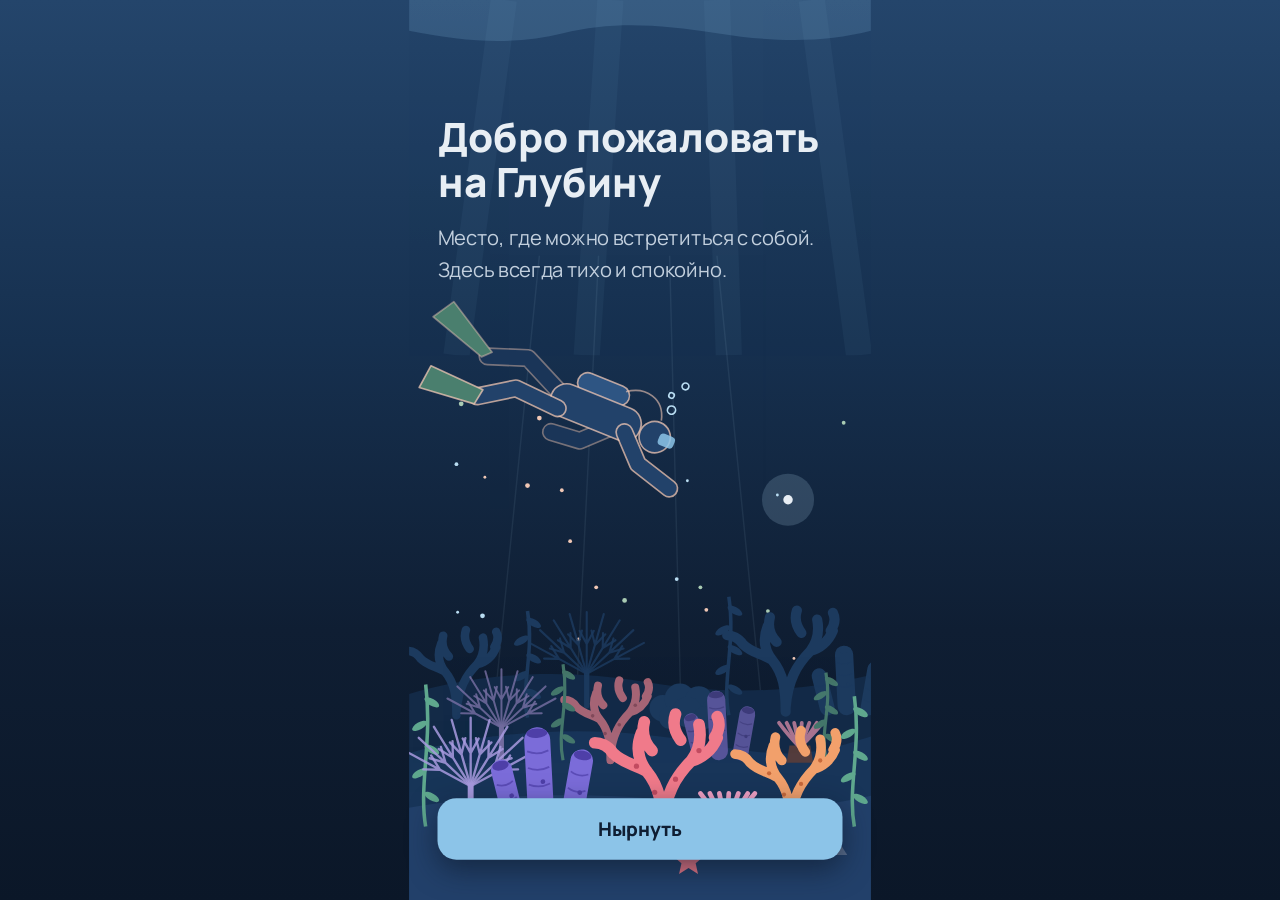
==== karta/index.html @ e1780ce1 "v26: Бухта — новый фон и анимированные иконки (маяк, волны, бутылка, погружение) Co-Authored-By: Cla" ====
<!doctype html>
<html lang="ru">
<head>
<meta charset="utf-8">
<meta name="viewport" content="width=device-width, initial-scale=1, maximum-scale=1, user-scalable=no, viewport-fit=cover">
<meta name="theme-color" content="#0F1E33">
<title>Карта Глубины</title>
<link rel="preconnect" href="https://fonts.googleapis.com">
<link rel="stylesheet" href="https://fonts.googleapis.com/css2?family=Manrope:wght@400;500;600;700;800&display=swap">
<link rel="stylesheet" href="styles.css?v=26">
<script src="https://telegram.org/js/telegram-web-app.js"></script>
</head>
<body>
<main id="app" aria-live="polite"></main>
<script src="config.js?v=26"></script>
<script src="content.js?v=26"></script>
<script src="welcome.js?v=26"></script>
<script src="cycle-art.js?v=26"></script>
<script src="dict-art.js?v=26"></script>
<script src="app.js?v=26"></script>
<script src="loader.js?v=26"></script>
</body>
</html>
---- karta/styles.css ----
:root{
  --bg:#0F1E33; --bg-deep:#0B1728; --card:#182B45; --card2:#152740; --card3:#1F3654;
  --line:#2A4263; --line2:#3A5578;
  --text:#E8EEF4; --muted:#9FB2C8; --muted2:#C3D0DE; --dim:#7F93AA;
  --blue:#8CC4E8;
  --terra:#C9775A; --terra-l:#F0C7B5; --terra-bg:#33262A; --terra-line:#7A4A3C;
  --sage:#8FB39A; --sage-bg:#24382F; --sage-l:#A9CBB3;
}
*{box-sizing:border-box;-webkit-tap-highlight-color:transparent}
html,body{margin:0;background:var(--bg);color:var(--text);font-family:Manrope,system-ui,sans-serif;font-size:16px;line-height:1.5}
body{min-height:100vh}
a{color:inherit;text-decoration:none}
button{font-family:inherit;color:inherit;cursor:pointer}
#app{max-width:520px;margin:0 auto;padding:16px 20px calc(32px + env(safe-area-inset-bottom))}
.stack{display:flex;flex-direction:column;gap:18px}
.row{display:flex;gap:10px;align-items:center}
.back{display:inline-flex;align-items:center;gap:6px;font-size:14px;color:var(--muted);min-height:44px;background:none;border:none;padding:0}
.kicker{font-size:13px;color:var(--muted)}
.kicker.terra{color:var(--terra-l);letter-spacing:.06em;font-weight:600;text-transform:uppercase}
h1{margin:0;font-size:28px;font-weight:800;line-height:1.15}
h2{margin:0;font-size:18px;font-weight:800}
p{margin:0}
.lead{font-size:15px;color:var(--muted2);line-height:1.6}
.small{font-size:13px;color:var(--muted);line-height:1.5}
.center{text-align:center}
.card{background:var(--card);border-radius:16px;padding:16px;display:flex;flex-direction:column;gap:8px}
.card.blue{background:var(--card3);border:1px solid var(--line2)}
.card.terra{background:var(--terra-bg);border:1px solid var(--terra-line)}
.card.sage{background:var(--sage-bg);border:1px solid var(--sage)}
.card.dashed{background:none;border:1px dashed var(--line)}
.btn{display:block;width:100%;text-align:center;background:var(--blue);color:var(--bg);font-weight:700;font-size:16px;padding:16px 0;border-radius:14px;border:none}
.btn.ghost{background:none;color:var(--muted);border:1px solid var(--line);font-weight:600;font-size:15px}
.btn.sage{background:var(--sage-bg);color:var(--sage-l);border:1px solid var(--sage);font-weight:800}
.link-row{display:flex;align-items:center;justify-content:space-between;gap:12px;padding:14px 16px;border-radius:14px;border:1px solid var(--line);min-height:44px;font-weight:700;font-size:15px;background:none;width:100%;text-align:left}
.chips{display:flex;flex-wrap:wrap;gap:8px}
.chip{font-size:14px;padding:10px 16px;border-radius:999px;border:1px solid var(--line);background:none;min-height:44px}
.chip.on{background:var(--sage-bg);border-color:var(--sage);color:#ECF4EE}
.chip.add{color:var(--muted);border-style:dashed;border-color:var(--line2)}
label.q{display:flex;flex-direction:column;gap:4px}
label.q b{font-size:15px}
label.q span{font-size:14px;color:var(--muted2);line-height:1.5}
textarea{width:100%;background:var(--card);border:1px solid var(--line);border-radius:14px;padding:12px 14px;color:var(--text);font-family:inherit;font-size:16px;line-height:1.5;resize:vertical;min-height:72px}
textarea::placeholder{color:var(--dim)}
textarea:focus{outline:2px solid var(--blue);outline-offset:1px}
.illu{width:100%;aspect-ratio:16/9;object-fit:cover;border-radius:20px;display:block;background:var(--card2)}
.illu.empty{display:flex;align-items:center;justify-content:center;color:var(--dim);font-size:14px;border:1px dashed var(--line2);background:none}
.check{display:flex;gap:12px;align-items:center;font-size:15px}
.check i{width:36px;height:36px;border-radius:50%;background:var(--card);display:flex;align-items:center;justify-content:center;flex-shrink:0;font-style:normal;color:var(--blue)}
.prac{display:flex;gap:12px;align-items:center;padding:12px 14px;border-radius:16px;background:var(--card2);width:100%;border:none;text-align:left;min-height:56px}
.prac .num{width:30px;height:30px;border-radius:50%;display:flex;align-items:center;justify-content:center;font-weight:800;font-size:14px;flex-shrink:0}
.prac.done .num{background:var(--sage);color:var(--bg)}
.prac.open .num{border:2px solid var(--text)}
.prac.locked{background:none;border:1px dashed var(--line)}
.prac.locked .num{border:2px solid var(--line2);color:var(--muted)}
.prac .t{flex:1;display:flex;flex-direction:column;gap:2px}
.prac .t b{font-size:15px;font-weight:700}
.prac .t span{font-size:12px;color:var(--muted)}
.hint-terra{color:var(--terra-l)!important}
/* player */
.player{min-height:calc(100vh - 48px);display:flex;flex-direction:column;align-items:center;padding-top:24px}
.player .orb{flex:1;display:flex;align-items:center;justify-content:center;min-height:300px}
.ripple{position:relative;width:260px;height:260px}
.ripple span{position:absolute;inset:0;margin:auto;width:104px;height:104px;border-radius:50%;background:var(--card3);animation:rip 9s linear infinite;opacity:0}
.ripple span:nth-child(2){animation-delay:3s}.ripple span:nth-child(3){animation-delay:6s}
.ripple .core{position:absolute;inset:0;margin:auto;width:104px;height:104px;border-radius:50%;background:var(--card3)}
.ripple .core2{position:absolute;inset:0;margin:auto;width:68px;height:68px;border-radius:50%;background:var(--line);opacity:.6}
@keyframes rip{0%{transform:scale(1);opacity:.7}100%{transform:scale(2.6);opacity:0}}
@media (prefers-reduced-motion:reduce){.ripple span{animation:none}}
.seek{width:100%;display:flex;flex-direction:column;gap:8px}
input[type=range]{width:100%;accent-color:var(--blue);height:28px}
.times{display:flex;justify-content:space-between;font-size:12px;color:var(--muted)}
.ctrls{display:flex;align-items:center;gap:28px;margin:24px 0 18px}
.round{width:56px;height:56px;border-radius:50%;background:none;border:1px solid var(--line);display:flex;align-items:center;justify-content:center;position:relative;font-size:10px;font-weight:800;color:var(--muted2)}
.play{width:78px;height:78px;border-radius:50%;background:var(--blue);border:none;display:flex;align-items:center;justify-content:center}
.exit{min-height:44px;padding:0 24px;border-radius:22px;border:1px solid var(--terra-line);color:var(--terra-l);font-weight:700;background:none}
.toast{position:fixed;left:50%;bottom:24px;transform:translateX(-50%);background:var(--card3);border:1px solid var(--line2);padding:12px 18px;border-radius:14px;font-size:14px;z-index:9;max-width:90vw}
.demo{margin-top:28px;border-top:1px solid var(--line);padding-top:16px}
/* знакомство, словарь, музыка */
.inp{width:100%;background:var(--card);border:1px solid var(--line);border-radius:14px;padding:12px 14px;color:var(--text);font-family:inherit;font-size:16px;min-height:48px;color-scheme:dark}
.inp:focus{outline:2px solid var(--blue);outline-offset:1px}
.consent{display:flex;gap:12px;align-items:flex-start;font-size:14px;line-height:1.5;color:var(--muted2)}
.consent input{width:22px;height:22px;flex-shrink:0;margin-top:1px;accent-color:var(--sage)}
.btn:disabled{opacity:.4}
.seg2,.seg3,.seg5{display:grid;gap:6px}
.seg2{grid-template-columns:1fr 1fr}.seg3{grid-template-columns:repeat(3,minmax(0,1fr))}.seg5{grid-template-columns:repeat(5,minmax(0,1fr))}
.seg2 a,.seg3 button,.seg5 button{display:flex;align-items:center;justify-content:center;text-align:center;min-height:44px;padding:8px 4px;border-radius:12px;border:1px solid var(--line);background:none;font-size:14px;color:var(--text)}
.seg2 a{border-radius:999px;background:var(--card)}
.seg2 a.on,.seg3 button.on,.seg5 button.on{background:var(--blue);border-color:var(--blue);color:var(--bg);font-weight:700}
input[type=search]{-webkit-appearance:none}
.sym-row{display:flex;gap:12px;align-items:center;padding:12px 14px;border-radius:14px;background:var(--card);min-height:56px}
.sym-row .t{flex:1;display:flex;flex-direction:column;gap:2px}
.sym-row .t b{font-size:15px}.sym-row .t span{font-size:13px;color:var(--muted);line-height:1.4}
.chip.mine{background:var(--sage-bg);border-color:var(--sage);color:#ECF4EE}
.chip.sm{min-height:0;padding:5px 10px;font-size:12px}
a.chip{display:inline-flex;align-items:center}
.dash-btn{width:100%;background:none;font-family:inherit;display:flex;align-items:center;justify-content:center;gap:8px;min-height:44px;border-radius:14px;border:1px dashed var(--line2);font-size:14px;font-weight:600;color:var(--blue)}
.trk{display:flex;align-items:center;gap:8px;padding:6px 8px 6px 6px;border-radius:14px;background:var(--card)}
.trk.cur{background:var(--card3);border:1px solid #4A6A90}
.trk .tbody{flex:1;display:flex;align-items:center;gap:12px;background:none;border:none;text-align:left;padding:4px;min-height:52px}
.trk .ti{width:40px;height:40px;border-radius:10px;background:var(--card2);display:flex;align-items:center;justify-content:center;flex-shrink:0}
.trk .t{display:flex;flex-direction:column;gap:2px}.trk .t b{font-size:15px}.trk .t span{font-size:12px;color:var(--muted)}
.trk .add{width:44px;height:44px;border-radius:999px;border:1px solid var(--line);background:none;display:flex;align-items:center;justify-content:center;flex-shrink:0}
.trk .add.in{background:var(--sage-bg);border-color:var(--sage)}
@keyframes bub{0%{transform:translateY(0);opacity:0}15%{opacity:.8}100%{transform:translateY(-260px);opacity:0}}
@keyframes sway{0%,100%{transform:rotate(-4deg)}50%{transform:rotate(4deg)}}
@keyframes swim{0%{transform:translateX(0)}50%{transform:translateX(14px)}100%{transform:translateX(0)}}
@keyframes glow{0%,100%{opacity:.35}50%{opacity:1}}
.bub{animation:bub 7s linear infinite}
.sway{transform-box:fill-box;transform-origin:50% 100%;animation:sway 6s ease-in-out infinite}
.swim{animation:swim 8s ease-in-out infinite}
.glow{animation:glow 4s ease-in-out infinite}
@media (prefers-reduced-motion:reduce){.bub,.sway,.swim,.glow{animation:none}}.wel{position:fixed;inset:0;overflow:hidden;background:linear-gradient(180deg,#24456B 0%,#16304F 38%,#0F1E33 70%,#0B1728 100%);z-index:5}
.wel .stage{position:absolute;left:50%;bottom:0;width:390px;height:844px;transform-origin:50% 100%;color:#E8EEF4;font-family:Manrope,system-ui,sans-serif}
.wel .stage.short #wtext{padding-top:40px!important}.wel .stage.short #wdiv{transform:translateY(46px)}
/* без зума: двойной тап и щипок не масштабируют, текст не раздувается при повороте */
html{touch-action:manipulation;-webkit-text-size-adjust:100%;text-size-adjust:100%}
input,textarea,select{font-size:16px}
/* мини-плеер: тонкая строка сверху */
#mini.mini{position:sticky;top:0;z-index:7;display:flex;align-items:center;gap:4px;height:40px;padding:0 4px 0 16px;background:#152740;border-bottom:1px solid var(--line);font-size:13px}
.mi-body{flex:1;min-width:0;display:flex;align-items:center;gap:10px;height:40px}
.mi-body b{font-weight:700;white-space:nowrap;overflow:hidden;text-overflow:ellipsis;min-width:0}
.mi-sub{color:var(--muted);white-space:nowrap;flex-shrink:0}
.mi-dot{width:6px;height:6px;border-radius:50%;background:var(--blue);flex-shrink:0;box-shadow:0 0 6px var(--blue)}
.mini.paused .mi-dot{background:var(--dim);box-shadow:none}
.mi-btn{width:40px;height:40px;display:flex;align-items:center;justify-content:center;background:none;border:none;flex-shrink:0}
.mi-prog{position:absolute;left:0;bottom:-1px;height:2px;background:var(--blue)}
/* погружение: спуск и всплытие */
.dive{position:fixed;inset:0;z-index:0;background:#08121F}
.dive-svg{position:absolute;inset:0;width:100%;height:100%}
.dive-depth{position:fixed;right:16px;top:20vh;height:46vh;width:12px;z-index:1}
.dive-depth::before{content:"";position:absolute;left:5px;top:0;bottom:0;width:1px;background:rgba(140,196,232,.25)}
.dive-depth i{position:absolute;left:1px;top:0;width:9px;height:1px;background:rgba(140,196,232,.35)}
.dive-depth b{position:absolute;left:1px;width:10px;height:10px;margin-top:-5px;border-radius:50%;background:var(--blue);box-shadow:0 0 10px var(--blue);transition:top 1s linear}
.dive-ui{position:relative;z-index:2}
.dive-ui .orb{min-height:260px}
.dive-ui input[type=range]{accent-color:#E8EEF4}
/* нижнее окно */
.sheet-bg{position:fixed;inset:0;z-index:20;background:rgba(6,14,25,.62);display:flex;align-items:flex-end;justify-content:center}
.sheet{width:100%;max-width:520px;background:var(--card);border-radius:24px 24px 0 0;padding:12px 20px calc(26px + env(safe-area-inset-bottom));display:flex;flex-direction:column;gap:14px;box-shadow:0 -12px 40px rgba(0,0,0,.35)}
.grip{width:40px;height:4px;border-radius:2px;background:var(--line2);align-self:center}
/* подкасты */
.ep{display:flex;gap:12px;align-items:flex-start;padding:14px;border-radius:16px;background:var(--card)}
.ep.done{background:var(--card2)}.ep.done .t b{color:var(--muted2);font-weight:600}
.ep.cur{background:var(--card3);border:1px solid #4A6A90}
.ep.soon{background:none;border:1px dashed var(--line)}.ep.soon .t b{color:var(--muted)}
.ep .t{flex:1;display:flex;flex-direction:column;gap:3px}.ep .t b{font-size:16px}.ep .t>span{font-size:13px;color:var(--muted);line-height:1.4}
.epn{width:30px;height:30px;border-radius:50%;border:2px solid var(--muted2);display:flex;align-items:center;justify-content:center;font-weight:800;font-size:13px;flex-shrink:0}
.epn.cur{border-color:var(--blue);color:var(--blue)}.epn.done{background:var(--sage);border:none}.epn.soon{border:2px dashed var(--line2);color:var(--dim)}
.bar{flex:1;height:3px;border-radius:2px;background:var(--line);position:relative;display:block}.bar span{position:absolute;left:0;top:0;bottom:0;border-radius:2px;background:var(--blue)}
.pplayer{display:flex;flex-direction:column;gap:12px;padding:16px;border-radius:18px;background:var(--card2)}
.play.sm{width:52px;height:52px;flex-shrink:0}.play.sm svg{width:22px;height:22px}
.pill{min-height:36px;padding:0 14px;border-radius:999px;border:1px solid var(--line);background:none;font-size:13px;font-weight:700;color:var(--muted2)}
.ptabs a{font-size:13px;padding:10px 6px}
.sn{display:flex;gap:10px;align-items:baseline}
.sn i{font-style:normal;width:24px;height:24px;border-radius:50%;border:1.5px solid var(--sage);color:var(--sage-l);font-size:12px;font-weight:800;display:flex;align-items:center;justify-content:center;flex-shrink:0;transform:translateY(4px)}
.sn b{font-size:16px;line-height:1.4}
.hint{font-size:13px;color:var(--muted);line-height:1.5;padding-left:34px}
.rgrid{display:grid;grid-template-columns:1fr 1.3fr;gap:6px}.rgrid.lbl{font-size:11px;letter-spacing:.06em;color:var(--dim);padding:0 4px}
.rgrid .inp{min-height:46px;padding:10px 12px}
.inp.terra{color:var(--terra-l)}
.chip.terra{background:var(--terra-bg);border-color:var(--terra-line);color:var(--terra-l)}
.chip.terraon{background:var(--terra);border-color:var(--terra);color:var(--bg);font-weight:700}
.empty-box{padding:14px;border-radius:14px;border:1px dashed var(--terra-line);font-size:13px;line-height:1.5;color:#B88E80;text-align:center}
textarea.gold{background:var(--sage-bg);border-color:#3F5E4A}
.quote{font-size:16px;line-height:1.5;font-weight:700;text-align:center;padding:4px 8px}
.linkcard{flex-direction:row;align-items:center;gap:12px;text-align:left;width:100%;color:var(--text);font-family:inherit}
.linkcard .t{flex:1;display:flex;flex-direction:column;gap:3px}.linkcard .t b{font-size:15px}
/* тело */
.bodywrap{position:relative;display:flex;justify-content:center}
.bodywrap>span{position:absolute;top:6px;font-size:11px;color:var(--muted)}
.bodysvg{width:min(60vw,240px);height:auto;touch-action:manipulation}
.zone{fill:var(--card);stroke:#4A6A90;cursor:pointer;transition:fill .15s}
.zone.on{fill:var(--terra);stroke:var(--terra-l)}
.bodybar{position:fixed;left:0;right:0;bottom:0;z-index:5;padding:12px 20px calc(18px + env(safe-area-inset-bottom));display:flex;flex-direction:column;gap:8px;background:var(--bg-deep);border-top:1px solid var(--card3);max-width:520px;margin:0 auto}
.seg2.mini2{display:flex;gap:4px;padding:4px;border-radius:999px;background:var(--card)}
.seg2.mini2 a{min-height:36px;padding:0 14px;font-size:13px;border:none;background:none}
.seg2.mini2 a.on{background:var(--blue)}
/* выбор пути */
.choice{display:flex;gap:12px;align-items:center;padding:16px;border-radius:16px;background:var(--card);border:1px solid var(--line);width:100%;text-align:left;font-family:inherit;color:var(--text)}
.choice.terra{background:var(--terra-bg);border-color:var(--terra-line)}
.choice.dashed{background:none;border-style:dashed}
.choice .t{flex:1;display:flex;flex-direction:column;gap:3px}.choice .t b{font-size:17px}.choice .t>span{font-size:13px;color:var(--muted2);line-height:1.45}
.choice .meta{color:var(--muted)!important;font-size:12px!important;margin-top:2px}
.choice .ic{width:40px;height:40px;border-radius:50%;background:var(--bg);display:flex;align-items:center;justify-content:center;flex-shrink:0}
/* обложка серии: орбиты */
@keyframes orbit{to{transform:rotate(360deg)}}
@keyframes flow{to{stroke-dashoffset:-36}}
@keyframes sunb{0%,100%{transform:scale(.75)}50%{transform:scale(1.1)}}
@keyframes tw{0%,100%{opacity:.3}50%{opacity:1}}
.orbit{transform-origin:175px 85px;animation:orbit linear infinite}
.flow{animation:flow 4s linear infinite}
.sunglow{transform-origin:175px 85px;animation:sunb 10s ease-in-out infinite}
.tw{animation:tw 5s ease-in-out infinite}
@media (prefers-reduced-motion:reduce){.orbit,.flow,.sunglow,.tw{animation:none}}
/* главная: «Как ты?» */
.howcard{position:relative;overflow:hidden;display:flex;flex-direction:column;gap:10px;background:var(--sage-bg);border:1px solid var(--sage);border-radius:20px;padding:20px 14px 14px}
.howcard .rings{position:absolute;right:-30px;top:-30px;opacity:.5;fill:none;stroke:var(--sage-l)}
.in-row{display:flex;align-items:center;gap:12px;padding:12px;border-radius:14px;background:rgba(15,30,51,.45);position:relative}
.in-row .ic{width:36px;height:36px;border-radius:50%;background:var(--sage);display:flex;align-items:center;justify-content:center;flex-shrink:0}
.in-row .t{flex:1;display:flex;flex-direction:column;gap:1px}.in-row .t b{font-size:15px}.in-row .t span{font-size:12px;color:#C9DCCF}
.done-row{display:flex;align-items:center;gap:12px;padding:12px 14px;border-radius:16px;border:1px solid #3F5E4A;background:#1C2E28}
.done-row .ok{width:28px;height:28px;border-radius:50%;background:var(--sage);display:flex;align-items:center;justify-content:center;flex-shrink:0}
.done-row .t{flex:1;display:flex;flex-direction:column;gap:1px}.done-row .t b{font-size:15px}.done-row .t span{font-size:12px;color:var(--sage-l)}
.night{display:flex;align-items:center;gap:14px;padding:16px;border-radius:18px;background:#1A2C4A;border:1px solid var(--line2)}
.night .t{flex:1;display:flex;flex-direction:column;gap:2px}.night .t b{font-size:16px}
/* символ дня */
.tcard{position:relative;width:min(78vw,320px);aspect-ratio:2/3;overflow:hidden;box-shadow:0 18px 40px rgba(0,0,0,.45);background:var(--card2)}
.tcard img{position:absolute;inset:0;width:100%;height:100%;object-fit:cover;display:block}
.tcard .fade{position:absolute;left:0;right:0;bottom:0;height:34%;background:linear-gradient(180deg,transparent,var(--fade))}
.tcard .line{position:absolute;inset:4%;border:1px solid var(--ink);opacity:.6;pointer-events:none}
.tcard .nm{position:absolute;left:0;right:0;bottom:8%;text-align:center;font-weight:800;font-size:15px;letter-spacing:.45em;padding-left:.45em;color:var(--ink)}
.flip{background:none;border:none;padding:0;perspective:900px}
.flip .tcard{transition:transform .45s ease-in}
.flip.turn .tcard{transform:rotateY(90deg)}
.face{animation:unflip .45s ease-out}
@keyframes unflip{from{transform:perspective(900px) rotateY(-90deg)}to{transform:none}}
/* возвращение: плеер растворяется, строки появляются по одной */
.dive-ui{transition:opacity 1.6s ease}
.dive-ui.fading{opacity:0}
.dive .dive-depth,.dive-depth{transition:opacity 1s}
.ret-bg~.dive-depth,.ret-bg .dive-depth{display:none}
.ret{min-height:calc(100vh - 48px);padding-top:40px;gap:14px}
.ret .ln{opacity:0;transform:translateY(10px);animation:lnIn 1.6s ease forwards}
.ret h1{font-size:34px}.ret .lead{font-size:19px;color:var(--text)}
@keyframes lnIn{to{opacity:1;transform:none}}
@media (prefers-reduced-motion:reduce){.ret .ln{animation:none;opacity:1;transform:none}}
/* музыка: голос, плеер, таймер */
.vplate{display:flex;align-items:center;gap:8px;padding:6px 12px 6px 6px;border-radius:18px;background:#1C3250;border:1px solid var(--line2)}
.vbody{flex:1;display:flex;align-items:center;gap:12px;background:none;border:none;padding:8px;text-align:left;min-height:52px}
.vbody .t{display:flex;flex-direction:column;gap:2px}.vbody .t b{font-size:15px}.vbody .t span{font-size:12px;color:var(--muted);display:flex;align-items:center;gap:4px}.vbody .t span.on{color:var(--sage-l)}
.tgl{width:50px;height:30px;border-radius:999px;border:none;background:#6B4A42;position:relative;flex-shrink:0;padding:0;transition:background .25s}
.tgl i{position:absolute;left:4px;top:4px;width:22px;height:22px;border-radius:50%;background:#C9A397;transition:left .25s,background .25s}
.tgl.on{background:#4E6B5B}.tgl.on i{left:24px;background:#C9DDCF}
.vopt{display:flex;align-items:center;gap:12px;padding:14px;border-radius:16px;background:var(--card2);border:1px solid var(--line);text-align:left;width:100%;min-height:56px}
.vopt .rad{width:22px;height:22px;border-radius:50%;border:2px solid var(--line2);flex-shrink:0}
.vopt.on{background:var(--card3);border-color:#6F8F7B}.vopt.on .rad{border:none;background:var(--sage-l);box-shadow:inset 0 0 0 5px var(--card3)}
.vopt .t{display:flex;flex-direction:column;gap:3px}.vopt .t b{font-size:15px}.vopt .t span{font-size:12px;color:var(--muted)}
.vopt.soon .t b{color:var(--muted2)}
.mplayer{display:flex;flex-direction:column;gap:10px;padding:16px;border-radius:20px;background:var(--card3);border:1px solid #4A6A90}
.mplayer input[type=range]{width:100%;accent-color:var(--blue)}
.vrow{display:flex;align-items:center;gap:10px;padding:8px 8px 8px 12px;border-radius:14px;background:var(--card);border:1px solid var(--line);font-size:13px;color:var(--muted2)}
.vrow button{font-size:12px;font-weight:700;color:var(--muted2);padding:8px 10px;border-radius:999px;border:1px solid var(--line2);background:none;min-height:36px}
.eq{display:flex;gap:2px;align-items:flex-end;height:16px}.eq i{width:3px;height:6px;border-radius:2px;background:var(--sage-l)}
.eq i:nth-child(2){height:12px}.eq i:nth-child(3){height:9px}.eq i:nth-child(4){height:15px}.eq i:nth-child(5){height:7px}
.eq.live i{animation:eq 1.1s ease-in-out infinite alternate}.eq.live i:nth-child(2){animation-delay:-.3s}.eq.live i:nth-child(3){animation-delay:-.6s}.eq.live i:nth-child(4){animation-delay:-.9s}.eq.live i:nth-child(5){animation-delay:-.2s}
@keyframes eq{from{transform:scaleY(.4);transform-origin:bottom}to{transform:scaleY(1);transform-origin:bottom}}
.mctl{display:flex;align-items:center;justify-content:space-between}
.mctl button{background:none;border:none;padding:0}
.mctl .side{display:flex;flex-direction:column;align-items:center;gap:3px;width:68px}
.mctl .ring{width:42px;height:42px;border-radius:50%;border:1px solid var(--line2);display:flex;align-items:center;justify-content:center}
.mctl .ring.on{background:var(--line);border-color:var(--line)}
.mctl .lb{font-size:10px;color:var(--muted)}
.mctl .nav{width:44px;height:44px;display:flex;align-items:center;justify-content:center}
.mctl .big{width:64px;height:64px;border-radius:50%;background:var(--blue);display:flex;align-items:center;justify-content:center}
.tmr{display:flex;align-items:center;gap:12px;padding:12px 14px;border-radius:16px;background:var(--card)}
.tmr .t{flex:1;display:flex;flex-direction:column;gap:1px;font-size:14px}
.tmr b{min-width:66px;text-align:center;font-size:16px}
.pm{width:40px;height:40px;border-radius:50%;border:1px solid var(--line2);background:none;font-size:20px;color:var(--muted2);display:flex;align-items:center;justify-content:center;padding:0}
/* вкладки */
#tabs{display:none}
body.tabs #tabs{display:flex;position:fixed;left:14px;right:14px;bottom:calc(12px + env(safe-area-inset-bottom));z-index:8;height:66px;padding:0 6px;border-radius:33px;background:rgba(11,23,40,.74);-webkit-backdrop-filter:blur(14px);backdrop-filter:blur(14px);border:1px solid rgba(207,230,245,.16);box-shadow:0 10px 30px rgba(0,0,0,.35);justify-content:space-around;align-items:center;max-width:520px;margin:0 auto}
#tabs svg{stroke-width:2.3}
#tabs a{flex:1;max-width:110px;display:flex;flex-direction:column;align-items:center;gap:3px;font-size:10.5px;color:#9FB2C8;font-weight:700;min-height:52px;justify-content:center;border-radius:26px;transition:background .2s}
#tabs a.on{color:#CFE6F5;background:rgba(140,196,232,.18)}
body.tabs #app{padding-bottom:calc(130px + env(safe-area-inset-bottom))}
/* живая вода на «Сегодня» */
#water{display:none}
html{min-height:100%}
body.water{background:var(--wbg,linear-gradient(180deg,#24456B 0%,#1A3557 30%,#13284A 60%,#0B1728 100%)) scroll;background-color:#0B1728;min-height:100vh;position:relative}
#bed{display:none}
body.water #bed{display:block;position:absolute;left:0;right:0;bottom:0;height:150px;z-index:0;pointer-events:none}
body.water::before{content:"";position:absolute;left:0;right:0;top:0;height:55vh;z-index:0;pointer-events:none;background:var(--wsun,none)}
body.tint{background-image:var(--tbg);background-repeat:no-repeat;background-size:100% 360px}
body.water #water{display:block;position:fixed;inset:0;z-index:0;pointer-events:none}
body.water #water svg{position:absolute;left:0;bottom:0;width:100%;height:100%}
#app{position:relative;z-index:1}
#mini{position:relative;z-index:7}
.lbl{font-size:12px;letter-spacing:.08em;color:var(--muted)}
.sos{display:flex;align-items:center;gap:6px;padding:8px 12px;border-radius:999px;border:1px solid var(--terra-line);background:var(--terra-bg);color:var(--terra-l);font-size:13px;font-weight:700;flex-shrink:0;min-height:40px}
.night.glass{background:rgba(15,30,51,.7);padding:14px 16px}
.tiles{display:grid;grid-template-columns:repeat(3,1fr);gap:8px;position:relative}
.tile{position:relative;display:flex;flex-direction:column;align-items:center;gap:8px;padding:12px 4px;border-radius:14px;background:rgba(15,30,51,.45);font-size:12px;font-weight:600;text-align:center;line-height:1.25;min-height:96px;justify-content:center}
.tile .ic{width:38px;height:38px;border-radius:50%;background:var(--sage);display:flex;align-items:center;justify-content:center}
.nowcard{display:flex;align-items:center;gap:14px;padding:16px;border-radius:18px;background:rgba(31,54,84,.92);border:1px solid var(--line2)}
.nowcard .pl{width:48px;height:48px;border-radius:50%;background:var(--blue);display:flex;align-items:center;justify-content:center;flex-shrink:0}
.nowcard .pl.off{background:var(--card2)}
.nowcard .t{flex:1;display:flex;flex-direction:column;gap:2px}.nowcard .t b{font-size:17px}
.introw{display:flex;align-items:center;gap:10px;padding:12px 14px;border-radius:14px;background:var(--terra-bg);border:1px solid var(--terra-line);font-size:14px}
.introw .dot{width:8px;height:8px;border-radius:50%;background:var(--terra-l);flex-shrink:0}
.introw.wait{background:rgba(15,30,51,.5);border:1px dashed var(--line2);color:var(--muted);font-size:13px}.introw.wait .dot{background:var(--dim)}
.week{display:grid;grid-template-columns:repeat(7,1fr);gap:6px}
.wd{display:flex;flex-direction:column;align-items:center;gap:5px;padding:10px 0;border-radius:14px;background:rgba(21,39,64,.85)}
.wd span{font-size:11px;color:var(--muted)}.wd b{font-size:16px}
.wd.cur{background:rgba(31,54,84,.95);border:1px solid #4A6A90}.wd.fut{opacity:.45}
.wd .dots{display:flex;gap:3px;height:6px}.wd .dots i{width:6px;height:6px;border-radius:50%}
.legend{display:flex;flex-wrap:wrap;gap:6px 14px;font-size:11px;color:var(--dim)}.legend i{display:inline-block;width:6px;height:6px;border-radius:50%;margin-right:5px}
.lookpill{position:fixed;left:16px;right:16px;bottom:calc(84px + env(safe-area-inset-bottom));z-index:7;max-width:488px;margin:0 auto;display:flex;align-items:center;gap:10px;padding:10px 16px;border-radius:999px;background:rgba(36,56,47,.94);border:1px solid #3F5E4A;box-shadow:0 8px 24px rgba(0,0,0,.3)}
.lookpill .dot{width:8px;height:8px;border-radius:50%;background:var(--sage-l);flex-shrink:0}
.lookpill .t{flex:1;min-width:0;display:flex;flex-direction:column}.lookpill .t b{font-size:15px}.lookpill .t span{font-size:12px;color:var(--sage-l);white-space:nowrap;overflow:hidden;text-overflow:ellipsis}
/* вкладка «Погружения» */
.free{display:grid;grid-template-columns:1fr 1fr;gap:8px}
.fcard{display:flex;flex-direction:column;gap:10px;padding:16px 14px;min-height:150px;border-radius:18px;background:var(--card);border:1px solid var(--line)}
.fcard.c0{background:var(--sage-bg);border-color:#3F5E4A}.fcard.c1{background:#1A2C4A;border-color:var(--line2)}.fcard.c2{background:var(--terra-bg);border-color:var(--terra-line)}
.fcard .pl{width:38px;height:38px;border-radius:50%;background:var(--bg);display:flex;align-items:center;justify-content:center}
.cyc{display:flex;gap:8px;overflow-x:auto;scrollbar-width:none}
.cyc>*{flex-shrink:0;display:flex;flex-direction:column;gap:2px;padding:10px 14px;border-radius:14px;background:var(--card2)}
.cyc b{font-size:14px}.cyc span{font-size:11px;color:var(--muted)}
.cyc .soon{background:none;border:1px dashed var(--line);color:var(--muted)}
/* вкладка «Библиотека» */
.libcard{position:relative;overflow:hidden;display:flex;flex-direction:column;gap:4px;padding:18px;min-height:120px;border-radius:20px;background:var(--card);border:1px solid var(--line)}
.libcard.a{background:var(--card3);border-color:var(--line2)}.libcard.c{background:var(--card2)}
.libcard .art{position:absolute}
.libcard .k{position:relative;font-size:12px;letter-spacing:.06em;color:var(--muted);font-weight:700}
.libcard b{position:relative;font-size:19px}
.libcard .s{position:relative;font-size:13px;color:var(--muted2);max-width:230px;line-height:1.4}
/* вкладка «Мои записи» */
.nfil{display:flex;gap:6px;overflow-x:auto;scrollbar-width:none;margin:0 -20px;padding:0 20px}
.nfil button{flex-shrink:0;font-size:13px;padding:8px 14px;border-radius:999px;border:1px solid var(--line);background:none;color:var(--muted2);min-height:40px}
.nfil button.on{background:var(--blue);border-color:var(--blue);color:var(--bg);font-weight:700}
.note{display:flex;gap:12px;padding:14px;border-radius:16px;background:var(--card2)}
.note .bar{width:4px;border-radius:2px;flex:none;position:static;height:auto}
.note .t{flex:1;min-width:0;display:flex;flex-direction:column;gap:4px}
.note .hd{display:flex;justify-content:space-between;font-size:12px;color:var(--muted);font-weight:700}.note .hd span:last-child{font-weight:400}
.note b{font-size:15px}.note .sub{font-size:13px;color:var(--muted2);line-height:1.45}
.nchips{display:flex;flex-wrap:wrap;gap:6px;margin-top:2px}.nchips span{font-size:11px;padding:4px 9px;border-radius:999px}
/* компьютер: приложение колонкой по центру, вода не растягивается на весь экран */
@media (min-width:600px){
  body.water #water{left:50%;right:auto;width:600px;transform:translateX(-50%);-webkit-mask-image:linear-gradient(90deg,transparent,#000 14%,#000 86%,transparent);mask-image:linear-gradient(90deg,transparent,#000 14%,#000 86%,transparent)}
  body.tabs #tabs a{max-width:120px}
  body.water #bed{left:50%;right:auto;width:600px;transform:translateX(-50%);-webkit-mask-image:linear-gradient(90deg,transparent,#000 14%,#000 86%,transparent);mask-image:linear-gradient(90deg,transparent,#000 14%,#000 86%,transparent)}
}
/* v8: профиль, Настя, проводник, выгрузка, музыка, погружения */
.mebtn{width:40px;height:40px;border-radius:50%;border:1px solid var(--line2);background:rgba(15,30,51,.5);display:flex;align-items:center;justify-content:center;flex-shrink:0}
.quick{position:relative;display:flex;align-items:center;justify-content:space-between;font-size:13px;color:#D3E4D8;padding:4px 2px 0;min-height:36px}
.nastya{display:flex;align-items:center;gap:12px;padding:14px 16px;border-radius:18px;background:#1C3250;border:1px solid var(--line2);text-align:left;width:100%}
.nastya .t,.opt .t{flex:1;display:flex;flex-direction:column;gap:2px}.nastya .t b{font-size:16px}.nastya .t span,.opt .t span{font-size:12px;color:var(--muted);line-height:1.4}
.av{width:44px;height:44px;border-radius:50%;background:var(--line);display:flex;align-items:center;justify-content:center;font-weight:800;color:#CFE6F5;flex-shrink:0}
.av.big{width:56px;height:56px;font-size:20px}
.opt{display:flex;align-items:center;gap:12px;padding:16px;border-radius:16px;background:var(--card3);border:1px solid var(--line2)}
.opt .t b{font-size:16px}
.oi{width:40px;height:40px;border-radius:50%;background:var(--bg);display:flex;align-items:center;justify-content:center;flex-shrink:0}
.facts{display:grid;grid-template-columns:repeat(3,1fr);gap:8px;text-align:center}.facts div{display:flex;flex-direction:column;gap:2px;padding:12px 4px;border-radius:14px;background:var(--card)}.facts b{font-size:15px}.facts span{font-size:11px;color:var(--muted)}
.tag{font-size:11px;font-weight:700;color:var(--sage-l);background:var(--sage-bg);padding:3px 9px;border-radius:999px}
input[type=time]{background:var(--card2);color:var(--text);border:1px solid var(--line);border-radius:10px;padding:8px 10px;font-family:inherit;font-size:15px;color-scheme:dark}
.chat{display:flex;flex-direction:column;gap:9px}.chat .b{align-self:flex-start;max-width:86%;padding:11px 14px;border-radius:18px 18px 18px 5px;background:rgba(52,94,135,.55);border:1px solid rgba(207,230,245,.3);-webkit-backdrop-filter:blur(8px);backdrop-filter:blur(8px);color:#EAF2F8;font-size:14px;line-height:1.5}.chat .b.me{align-self:flex-end;border-radius:18px 18px 5px 18px;background:rgba(15,30,51,.6);border:1px solid rgba(140,196,232,.28);color:var(--text)}
.chat .typing{display:flex;gap:6px;align-items:flex-end;padding:14px 16px;height:42px}.chat .typing i{width:8px;height:8px;border-radius:50%;background:#CFE6F5;animation:gup 1.2s ease-in-out infinite}.chat .typing i:nth-child(2){animation-delay:.18s}.chat .typing i:nth-child(3){animation-delay:.36s}
@keyframes gup{0%,100%{transform:translateY(0);opacity:.35}40%{transform:translateY(-7px);opacity:1}}
.gmk a{color:var(--muted2)!important}
.sendb{width:48px;height:48px;border-radius:50%;background:var(--blue);border:none;display:flex;align-items:center;justify-content:center;flex-shrink:0}.sendb:disabled{opacity:.5}
#gin{border-radius:22px;background:rgba(11,23,40,.7);border:1px solid rgba(207,230,245,.2)}
.inp{flex:1;background:var(--card);border:1px solid var(--line);border-radius:14px;padding:12px 14px;color:var(--text);font-family:inherit;font-size:14px;min-height:44px}
.btn[disabled]{opacity:.45}
.guidecard{display:flex;align-items:center;gap:12px;padding:14px 16px;border-radius:16px;background:var(--sage-bg);border:1px solid #3F5E4A}
.guidecard .gi{width:40px;height:40px;border-radius:50%;background:rgba(15,30,51,.5);display:flex;align-items:center;justify-content:center;flex-shrink:0}
.guidecard .t{flex:1;display:flex;flex-direction:column;gap:2px}.guidecard .t b{font-size:15px}.guidecard .t span{font-size:12px;color:#C9DCCF}
.chip.rec{min-height:36px;padding:6px 12px;font-size:13px;background:var(--card2)}.chip.rec b{color:var(--blue);margin-left:4px}
.epcard{display:flex;align-items:center;gap:12px;padding:10px;border-radius:16px;background:var(--card)}
.epcard img{width:96px;height:54px;object-fit:cover;border-radius:10px;flex-shrink:0}.epcard .t{display:flex;flex-direction:column;gap:2px}.epcard .t b{font-size:15px}.epcard .t span{font-size:12px;color:var(--muted)}
.photo{display:flex;align-items:center;justify-content:center;min-height:96px;border-radius:14px;border:1px dashed var(--line2);color:var(--muted);font-size:14px;cursor:pointer;overflow:hidden}
.photo img,.jphoto{width:100%;max-height:260px;object-fit:contain;border-radius:12px;background:var(--card2)}
.playrow{display:flex;gap:8px;align-items:stretch}
.playrow .btn{flex:1;width:auto;padding:12px 0;font-size:15px;display:flex;align-items:center;justify-content:center;gap:8px}
.pchip{display:flex;flex-direction:column;align-items:center;justify-content:center;gap:2px;min-width:74px;padding:6px 8px;border-radius:14px;border:1px solid var(--line2);background:none;font-size:10px;color:var(--muted)}
.pchip.on{border-color:#4A6A90;background:var(--card3);color:var(--blue)}
.ord{display:flex;flex-direction:column;gap:2px}.ord button{width:30px;height:22px;border-radius:7px;border:1px solid var(--line);background:none;color:var(--muted2);font-size:12px;padding:0}.ord button[disabled]{opacity:.3}
.trk .add{font-size:18px;color:var(--muted2)}
.mctl.c3{justify-content:center;gap:34px}
.tglb{flex-shrink:0}
.tmr.off{opacity:.4;pointer-events:none}
.cycl{display:flex;flex-direction:column;gap:8px}
.cyrow{display:flex;align-items:center;gap:12px;padding:10px 14px 10px 10px;border-radius:16px;background:var(--card)}
.cyrow img{width:72px;height:48px;object-fit:cover;border-radius:10px;flex-shrink:0}
.cyrow .t{flex:1;display:flex;flex-direction:column;gap:1px}.cyrow .t b{font-size:15px}
.cyrow.lock{background:none;border:1px dashed var(--line)}.cyrow.lock img{opacity:.5;filter:grayscale(.5)}.cyrow.lock b{color:var(--muted)}
.fcard.lock{opacity:.6}.fcard b{font-size:15px;line-height:1.25}
.prac.soon{border-style:dashed}

/* --- макет 03.11: новая главная, библиотека, мои записи --- */
.hello{display:block;font-size:24px;font-weight:800;line-height:1.15;min-width:0;min-height:44px}
.hello span{overflow-wrap:break-word}
.hello svg{display:inline-block;vertical-align:middle;margin:-3px 0 0 4px}
@media (max-width:359px){.sos .sos-t{display:none}.sos{width:44px;justify-content:center;padding:0}.hello{font-size:23px}}
.introw.sage{background:var(--sage-bg);border-color:#3F5E4A}.introw.sage .dot{background:var(--sage-l)}
.libcard.d{background:#1A2E4C;border-color:var(--line2)}
.libcard .s{max-width:250px}
.addbtn{width:48px;height:48px;border-radius:50%;background:var(--blue);border:0;display:flex;align-items:center;justify-content:center;flex-shrink:0;margin-top:4px}
.sumcard{gap:12px;background:var(--card2)}
.chip.feel{min-height:36px;padding:6px 12px;font-size:13px;background:#33262A;color:#F0C7B5;border-color:transparent}
.quietlink{align-self:flex-start;font-size:14px;color:var(--muted2);text-decoration:underline;text-underline-offset:3px;text-decoration-color:var(--line2);padding:6px 0}
.quietlink[hidden]{display:none}
/* --- библиотека с акцентами (варианты) --- */
.lb{position:relative;overflow:hidden;display:flex;flex-direction:column;gap:6px;padding:16px;border-radius:20px;border:1px solid var(--line2);background:var(--card)}
.lb-in{position:relative;display:flex;flex-direction:column;gap:6px}
.lb-t{font-size:18px;font-weight:800;line-height:1.2}
.lb-s{font-size:13px;line-height:1.4;color:var(--muted2)}
.lb.hero{min-height:200px;padding:20px;justify-content:flex-end;border-color:#4A6F96}
.lb.hero .lb-t{font-size:26px}.lb.hero .lb-s{color:#D6E4F0;max-width:250px}
.lb-water{position:absolute;inset:0}
.lb-tag{align-self:flex-start;font-size:11px;font-weight:700;letter-spacing:.08em;text-transform:uppercase;color:#CFE6F5;opacity:.85}
.lb-pill{align-self:flex-start;margin-top:4px;font-size:12px;font-weight:700;padding:6px 12px;border-radius:999px;background:rgba(140,196,232,.18);border:1px solid rgba(140,196,232,.45);color:#CFE6F5}
.lb-grid{display:grid;grid-template-columns:1fr 1fr;gap:12px}
.lb-grid .wide{grid-column:1/-1}
.lb.wide{flex-direction:row;align-items:flex-start;gap:14px}
.lb-ic{width:44px;height:44px;border-radius:14px;display:flex;align-items:center;justify-content:center;flex-shrink:0;margin-bottom:6px}
.lb.wide .lb-ic{margin:0}
.lb-ic.ind{background:#24476B;color:#A8D4F0}.tone-ind{background:#18324F;border-color:#2F5378}
.lb-ic.peach{background:#3A3160;color:#CDBFF2}.tone-peach{background:#231F42;border-color:#3F3768}
.lb-ic.sage{background:#2E4A3C;color:#A9CBB3}.tone-sage{background:#1E3330;border-color:#3F5E4A}
.lb-meta{font-size:12px;font-weight:700;color:#A8D4F0;margin-top:2px}
.lbi{position:relative;overflow:hidden;display:flex;flex-direction:column;justify-content:flex-end;min-height:190px;padding:14px;border-radius:20px;border:1px solid var(--line2)}
.lbi.big{min-height:230px;padding:18px}.lbi.wide{grid-column:1/-1;min-height:150px}
.lbi img{position:absolute;inset:0;width:100%;height:100%;object-fit:cover}
.lbi-sh{position:absolute;inset:0;background:linear-gradient(180deg,rgba(15,30,51,0) 20%,rgba(15,30,51,.55) 55%,rgba(11,23,40,.95) 100%)}
.lbi .lb-s{color:#D6E4F0}.lbi.big .lb-t{font-size:26px}
/* время напоминаний 24 ч, фильтры записей с мягким краем, всплывающая подсказка сверху */
.tm{width:96px;text-align:center;font-size:16px;font-variant-numeric:tabular-nums;padding:10px 12px;border-radius:12px;border:1px solid #6684A6;background:var(--bg);color:var(--text)}
.nfil{-webkit-mask-image:linear-gradient(90deg,#000 85%,transparent);mask-image:linear-gradient(90deg,#000 85%,transparent)}
.toast{bottom:auto;top:calc(16px + env(safe-area-inset-top));pointer-events:none}

/* иллюстрации циклов */
.cyart{border-radius:20px;overflow:hidden;border:1px solid var(--line2);line-height:0;background:#0F1E33}
.cyart svg{display:block;width:100%;height:auto}
.cyic{flex-shrink:0;line-height:0}
.cyrow.lock .cyic{opacity:.45;filter:grayscale(.4)}
@media (prefers-reduced-motion:reduce){.cyart svg *{animation:none!important}}

/* музыка 05.11: треки с голосом, компактный плеер, тихие контролы, волна */
.mplayer{gap:6px;padding:10px 12px}
.mplayer.idle{padding:12px;align-items:center;background:var(--card);border:1px dashed var(--line2)}
.mplayer .big{width:44px;height:44px;border-radius:50%;background:var(--blue);display:flex;align-items:center;justify-content:center;border:none;flex-shrink:0}
.mplayer .big svg{width:18px;height:18px}
.mplayer .nav{width:40px;height:40px;display:flex;align-items:center;justify-content:center;background:none;border:none;flex-shrink:0}
.mplayer .times{display:flex;justify-content:space-between;font-size:11px;color:var(--muted);margin-top:-4px}
.mquiet{display:flex;align-items:center;justify-content:center;gap:6px;flex-wrap:wrap;font-size:13px;color:var(--dim)}
.mquiet button{background:none;border:none;color:var(--muted);font-size:13px;min-height:36px;padding:4px 6px}
.mwave{display:block;width:100%;height:18px;margin:-4px 0}

/* нижнее меню на внутренних экранах: нижние панели встают над ним */
body.tabs .bodybar{bottom:calc(64px + env(safe-area-inset-bottom));padding-bottom:12px}

/* рубрики ощущений */
.chip.rub{display:inline-flex;align-items:center;gap:6px;font-weight:600}
.chip.rub.open{border-color:var(--terra-line);color:var(--terra-l)}
.chip.rub.has{border-color:var(--terra-line)}
.chips.rubl{padding:10px;border-radius:14px;background:var(--card);border:1px solid var(--line)}

/* Наблюдатель */
.obs{margin:0;padding-left:20px;display:flex;flex-direction:column;gap:12px;font-size:16px;line-height:1.55}
.obs i{color:var(--muted)}

/* время суток: светлая вода сверху */
body.light .hd-top,body.light .hd-top h1,body.light .hd-top .hello{color:#13284A}
body.light .hd-top .small,body.light .hd-top .lead,body.light .hd-top .sub{color:#24456B}
body.light .hd-top .hello svg path{stroke:#24456B}
body.light .hd-top .back{color:#24456B}
.glass{background:rgba(24,43,69,.62);border:1px solid rgba(207,230,245,.14);border-radius:22px;-webkit-backdrop-filter:blur(6px);backdrop-filter:blur(6px)}
.hsub{display:block;font-size:12px;font-weight:600;color:var(--muted);margin-top:2px}
/* главный */
.mainwrap{display:flex;flex-direction:column;gap:14px;min-height:calc(100vh - 150px - env(safe-area-inset-bottom))}
.symfloat{display:flex;flex-direction:column;align-items:center;gap:14px;text-align:center;padding-top:4px}
.symfloat .cb{width:118px;height:177px;border-radius:12px;overflow:hidden;transform:rotate(-4deg);box-shadow:0 14px 40px rgba(19,40,74,.45),0 0 60px rgba(255,241,236,.45);animation:sfl 6s ease-in-out infinite}
.symfloat .cb img{width:100%;height:100%;object-fit:cover;display:block}
@keyframes sfl{0%,100%{transform:rotate(-4deg) translateY(0)}50%{transform:rotate(-3deg) translateY(-6px)}}
.symfloat b{font-size:16px}.symfloat .small{font-size:12px;font-weight:600}
body.light .symfloat b{color:#13284A}body.light .symfloat .small{color:#24456B}
.symrow{display:flex;gap:14px;align-items:center;padding:12px}
.symrow .th{width:62px;height:93px;border-radius:8px;overflow:hidden;flex-shrink:0;box-shadow:0 0 30px rgba(207,230,245,.22)}
.symrow .th img{width:100%;height:100%;object-fit:cover;display:block}
.symrow .t{display:flex;flex-direction:column;gap:3px;min-width:0}.symrow .t b{font-size:17px}.symrow .t span{font-size:13px;color:var(--muted2);line-height:1.4}
.howg{padding:14px 12px 12px}
.howg .hrow{display:flex;justify-content:space-between;align-items:center;padding:0 6px}.howg .hrow b{font-size:20px}
.bubs{display:flex;justify-content:space-around;margin-top:12px}
.hbub{display:flex;flex-direction:column;align-items:center;gap:6px;font-size:12px;font-weight:700;color:var(--muted2);width:84px;text-align:center;line-height:1.25}
.hbub i{width:54px;height:54px;border-radius:50%;display:flex;align-items:center;justify-content:center;background:radial-gradient(circle at 35% 30%,rgba(255,255,255,.28),rgba(140,196,232,.10) 60%,rgba(140,196,232,.04));border:1px solid rgba(207,230,245,.35)}
.donerow{display:flex;align-items:center;gap:10px;margin:2px 6px 0;padding-top:10px;border-top:1px solid rgba(207,230,245,.12);font-size:13px;color:var(--muted2)}
.donerow b{color:var(--sage-l)}
.nowcard.glass{background:rgba(24,43,69,.62);border:1px solid rgba(207,230,245,.14);padding:12px}
.nowcard .thumb{width:64px;height:48px;border-radius:12px;object-fit:cover;flex-shrink:0}
.seabed{position:relative;height:170px;margin-top:auto;flex-shrink:0}
.seabed a{position:absolute;display:flex;flex-direction:column;align-items:center;transform:translate(-50%,-50%);animation:drift 9s ease-in-out infinite;font-size:13px;font-weight:700;color:var(--text);text-shadow:0 1px 6px rgba(11,23,40,.8)}
.seabed a i{display:block;border-radius:50%;background:radial-gradient(circle,#FFFFFF 0,#FFFFFF 14%,var(--gc,#BFD9FF) 26%,color-mix(in srgb,var(--gc,#BFD9FF) 45%,transparent) 42%,transparent 70%);filter:drop-shadow(0 0 8px var(--gc,#BFD9FF));animation:kglow 5s ease-in-out infinite}

.seabed a span{margin-top:-10px}
@keyframes kglow{0%,100%{opacity:.8;transform:scale(1)}50%{opacity:1;transform:scale(1.06)}}
/* моя карта */
.cmap{position:relative;margin:0 -8px}
.cmap svg{display:block;width:100%;height:auto}
.cmap .leg{display:flex;gap:12px;flex-wrap:wrap;font-size:12px;color:var(--muted);padding:0 8px}.cmap .leg i{display:inline-block;width:7px;height:7px;border-radius:50%;margin-right:5px;vertical-align:1px}
.weekc{display:flex;flex-direction:column;gap:8px;background:rgba(36,56,47,.55);border:1px solid #3B5A49;border-radius:20px;padding:14px 16px}
.weekc .txt{font-size:14px;line-height:1.5;color:var(--muted2)}.weekc .txt b{color:var(--text)}
.dstrip{display:flex;justify-content:space-between;gap:4px}
.dstrip button{flex:1;max-width:46px;padding:7px 0;border-radius:14px;display:flex;flex-direction:column;align-items:center;gap:5px;background:none;border:1px solid transparent;color:var(--muted);font:inherit;font-size:12px;font-weight:700}
.dstrip button.on{background:#1F3654;border-color:#3A5578;color:var(--text)}
.dstrip button .dd{display:flex;gap:2px;height:6px}.dstrip button .dd i{width:6px;height:6px;border-radius:50%}
.imghero{display:flex;flex-direction:column;align-items:center;text-align:center}
.imghero .orb{width:130px;height:130px;border-radius:50%;background:radial-gradient(circle,#F4FAFD 0,#F4FAFD 16%,rgba(191,224,242,.8) 35%,rgba(140,196,232,0) 70%);animation:kglow 5s ease-in-out infinite}
.imghero h1{margin-top:-8px}
body.light .hd-top .hsub{color:#24456B}
body.light h1.hd-top{color:#13284A}

/* путь через образ */
.dsteps{display:flex;gap:6px}.dsteps span{flex:1;height:4px;border-radius:2px;background:var(--line)}.dsteps span.on{background:var(--blue)}
.seasons{display:grid;grid-template-columns:repeat(2,minmax(0,1fr));gap:10px}
.seasons button{aspect-ratio:1/1;border-radius:22px;border:1px solid var(--line);display:flex;flex-direction:column;align-items:center;justify-content:center;gap:10px;font:inherit;cursor:pointer}
.seasons button b{font-size:18px;font-weight:800}
button.choice{width:100%;text-align:left;font:inherit;color:inherit;cursor:pointer}
@keyframes drift{0%,100%{transform:translate(-50%,-50%)}25%{transform:translate(calc(-50% + 6px),calc(-50% - 8px))}50%{transform:translate(calc(-50% - 4px),calc(-50% - 14px))}75%{transform:translate(calc(-50% - 7px),calc(-50% - 5px))}}
@media (prefers-reduced-motion:reduce){.seabed a,.seabed a i{animation:none}}
/* карта образов всегда на темном стекле — на светлой воде шарики не видны */
.cmap{margin:0 -8px}
.tparts{display:flex;flex-direction:column;gap:6px;margin-top:2px}.tparts span{font-size:14px;line-height:1.45;color:var(--text)}.tparts i{font-style:normal;display:block;font-size:11px;font-weight:700;letter-spacing:.06em;color:var(--muted);text-transform:uppercase}
.nfil{flex-wrap:wrap}
.cmap .cg{animation:cgl 5s ease-in-out infinite}@keyframes cgl{0%,100%{opacity:.85}50%{opacity:1}}@media (prefers-reduced-motion:reduce){.cmap .cg{animation:none}}
.micb{display:flex;align-items:center;justify-content:center;gap:10px;width:100%;min-height:48px;border-radius:24px;border:1px solid rgba(140,196,232,.45);background:rgba(140,196,232,.12);color:var(--blue);font:inherit;font-weight:700;font-size:15px;margin-top:-4px}.micb.on{background:rgba(201,119,90,.18);border-color:#C9775A;color:#F0C7B5;animation:micp 1.6s ease-in-out infinite}@keyframes micp{50%{box-shadow:0 0 0 6px rgba(201,119,90,.15)}}

/* ---------- v20: библиотека — морская карта ---------- */
.libmap{position:fixed;inset:0;z-index:-1;background:#33689A;overflow:hidden}
.libmap-svg{display:block;width:100%;height:100%;overflow:visible}
.libmap-svg a{cursor:pointer}
.libmap-svg a:focus-visible{outline:none}
.libmap-svg a:focus-visible .lm-cap{text-decoration:underline}
.lm-cap{font:700 13px Manrope,system-ui,sans-serif;letter-spacing:2.3px}
.libmap-h{position:relative;z-index:1;pointer-events:none;color:#fff;font-size:30px;text-shadow:0 2px 12px rgba(8,20,40,.35)}
@media (prefers-reduced-motion:reduce){.libmap-svg animate,.libmap-svg animateTransform{display:none}}

/* ---------- v20: музыка «вода и настроение» ---------- */
.mpage::before{content:"";position:fixed;inset:0;z-index:-1;background:linear-gradient(180deg,#14304F 0%,#0F1E33 45%,#0B1728 100%)}
.mpage{padding-bottom:180px}
.mhead{position:relative;margin:-16px -20px 4px;height:206px;overflow:hidden;background:linear-gradient(180deg,#123B47,#16485A 55%,#14304F)}
.mhead-bg{position:absolute;inset:0;width:100%;height:100%}
.mhead-in{position:relative;padding:10px 20px 0}
.mhead-in .back{color:#A8DCDC}
.mhead h1{font-size:28px;line-height:1.15;margin:14px 0 4px}
.msub{font-size:14px;color:#A8DCDC}
.vline{display:flex;align-items:center;gap:6px;padding:0 6px 0 4px;border-radius:999px;background:rgba(24,43,69,.7);border:1px solid #2A4263;min-height:46px}
.vline.on{background:rgba(47,142,154,.16);border-color:#2F8E9A}
.vline-b{flex:1;min-width:0;display:flex;align-items:center;gap:10px;background:none;border:none;color:var(--text);padding:6px 6px 6px 10px;min-height:44px;text-align:left}
.vline-b b{font-size:15px}
.vmic{color:#9FB2C8;display:flex}.vline.on .vmic{color:#7FE3E0}
.vname{font-size:12px;color:#A8DCDC;white-space:nowrap;overflow:hidden;text-overflow:ellipsis;min-width:0}
.tglm{width:44px;height:26px;background:#2A4263}.tglm i{background:#C3D0DE}.tglm i{width:20px;height:20px;top:3px;left:3px}.tglm.on{background:#2F8E9A}.tglm.on i{left:21px;background:#fff}
.mchips{display:flex;gap:8px;flex-wrap:wrap}
.mchips button{padding:8px 16px;border-radius:999px;font-size:14px;border:1px solid #2F8E9A;color:#7FE3E0;background:none;min-height:40px}
.mchips button.on{background:#E8EEF4;color:#0F1E33;border-color:#E8EEF4;font-weight:700}
.mtrk{display:flex;align-items:center;gap:6px;padding:6px 8px 6px 6px;border-radius:16px;background:rgba(24,43,69,.7);border:1px solid transparent}
.mtrk .tbody{flex:1;min-width:0;display:flex;align-items:center;gap:12px;background:none;border:none;text-align:left;padding:2px;min-height:52px;color:var(--text)}
.mtrk .t{display:flex;flex-direction:column;gap:2px;min-width:0}.mtrk .t b{font-size:15px}.mtrk .t>span{font-size:12px;color:var(--muted)}
.mtrk .add{width:40px;height:40px;border-radius:999px;border:1px solid #2A4263;background:none;color:#9FB2C8;font-size:18px;flex-shrink:0}
.mtrk .add.in{background:#24382F;border-color:#8FB39A;color:#A9CBB3;font-size:14px}
.mtrk .ord{display:flex;gap:2px}.mtrk .ord button{width:32px;height:40px;background:none;border:none;color:var(--muted);font-size:16px}
.mtrk .ord button:disabled{opacity:.3}
.mcov{display:block;border-radius:12px;flex-shrink:0;overflow:hidden}
.eq{display:inline-flex;gap:2px;align-items:flex-end;height:12px;margin-left:4px}.eq i{width:3px;background:#7FE3E0;border-radius:1px;animation:eq 1s ease-in-out infinite}.eq i:nth-child(2){animation-delay:-.3s}.eq i:nth-child(3){animation-delay:-.6s}
@keyframes eq{0%,100%{height:4px}50%{height:12px}}
.mbar{position:fixed;left:12px;right:12px;bottom:calc(90px + env(safe-area-inset-bottom));z-index:9;max-width:500px;margin:0 auto;border-radius:24px;padding:10px 10px 12px;border:1px solid;box-shadow:0 12px 30px rgba(0,0,0,.45)}
.mbar-r{display:flex;align-items:center;gap:8px}
.mbar-t{flex:1;min-width:0;display:flex;flex-direction:column}
.mbar-t b{font-size:15px;white-space:nowrap;overflow:hidden;text-overflow:ellipsis}.mbar-t span{font-size:12px;color:rgba(255,255,255,.78);white-space:nowrap;overflow:hidden;text-overflow:ellipsis}
.mbar .ib{width:40px;height:40px;border-radius:999px;display:flex;align-items:center;justify-content:center;position:relative;color:rgba(255,255,255,.55);background:none;border:none;flex-shrink:0}
.mbar .ib.on{color:#fff;background:rgba(255,255,255,.14)}
.mbar .badge{position:absolute;top:0;right:-2px;font-size:10px;font-weight:700;background:#F0C7B5;color:#3A2420;border-radius:8px;padding:0 4px;line-height:15px}
.mplay{width:48px;height:48px;border-radius:999px;background:#E8EEF4;display:flex;align-items:center;justify-content:center;flex-shrink:0;border:none}
.mbar .pb{height:3px;border-radius:2px;background:rgba(255,255,255,.18);margin:10px 6px 0;position:relative}.mbar .pb i{position:absolute;left:0;top:0;bottom:0;border-radius:2px;background:#fff}
.msheet .vopt.on{border-color:#2F8E9A}.msheet .vopt.on .rad{background:#7FE3E0}

/* ---------- v20: словарь «вода с фиолетовым светом» ---------- */
.dict::before{content:"";position:fixed;inset:0;z-index:-1;background:linear-gradient(180deg,#2B3A73 0%,#1E3558 50%,#14304F 100%)}
.dict{color:#F3F1FF}
.dhead{position:relative;margin:-16px -20px 0;padding:10px 20px 14px;background:radial-gradient(120% 100% at 70% 0%,#6A55B8,rgba(43,58,115,0) 70%)}
.dhead.sm{padding-bottom:6px}
.dstars{position:absolute;right:0;top:0;width:390px;max-width:100%;height:170px;pointer-events:none}
.dhead-in{position:relative}
.dhead-in .back{color:#D6D8FF}
.dkick{font-size:11px;font-weight:700;letter-spacing:.08em;text-transform:uppercase;color:#D6D8FF}
.dhead h1{font-size:28px;line-height:1.15;margin:4px 0 0}
.dhead .dkick{margin-top:14px}
.dsub{font-size:14px;color:#E2E6F6;margin:4px 0 0;line-height:1.45}
.dsearch{margin-top:14px;height:46px;border-radius:999px;background:rgba(20,30,60,.35);border:1px solid #5A66B0;display:flex;align-items:center;gap:10px;padding:0 16px}
.dsearch input{flex:1;min-width:0;background:none;border:none;color:#F3F1FF;font:inherit;font-size:16px;outline:none}
.dsearch input::placeholder{color:#C3CBEB}
.dbody{display:flex;flex-direction:column;gap:14px;padding-top:12px}
.dchips{display:flex;gap:8px;flex-wrap:wrap}
.dchips a{padding:8px 16px;border-radius:999px;font-size:14px;border:1px solid #5A66B0;color:#D6D8FF;min-height:40px;display:inline-flex;align-items:center}
.dchips a.on{background:#F2EEFF;color:#221D45;border-color:#F2EEFF;font-weight:700}
.dwide{position:relative;height:76px;border-radius:20px;overflow:hidden;border:1px solid #5A66B0;padding:0 18px;display:flex;align-items:center;justify-content:space-between;color:#F3F1FF}
.dwide.dream{background:linear-gradient(120deg,#5E4FA8,#3B4290)}
.dwide.arc{background:linear-gradient(120deg,#4B3F96,#2F3A80)}
.dwide b{font-size:18px;position:relative}
.dwide svg{flex-shrink:0;margin-right:-10px}
.dgrid{display:grid;grid-template-columns:1fr 1fr;gap:10px}
.dtile{position:relative;height:124px;border-radius:20px;overflow:hidden;background:linear-gradient(160deg,#3A4384,#283766);border:1px solid #5A66B0;color:#F3F1FF}
.dtile svg{position:absolute;left:0;top:4px}
.dtile .dn{position:absolute;right:12px;top:10px;font-size:11px;color:#9AA3CF;opacity:.75}
.dtile b{position:absolute;left:12px;right:10px;bottom:11px;font-size:14px;line-height:1.2}
.dict .sym-row{background:rgba(40,48,102,.55);border:1px solid rgba(90,102,176,.45)}
.dict .sym-row .t span{color:#C3CBEB}
.dcard{background:rgba(40,48,102,.55);border:1px solid rgba(90,102,176,.45);border-radius:18px;padding:16px;display:flex;flex-direction:column;gap:8px;color:#F3F1FF}
.dict textarea{background:rgba(20,30,60,.45);border-color:#5A66B0}
.dp{font-size:15px;line-height:1.6;color:#E2E6F6;margin:0}
.dmy{display:flex;flex-direction:column;gap:4px;padding-left:12px;border-left:2px solid #7F6FD0}
.dmy b{font-size:15px}.dmy p{margin:0;font-size:14px;line-height:1.55;color:#D9DCF2}
.dtabs{display:flex;gap:6px;overflow-x:auto;scrollbar-width:none;margin:0 -20px;padding:0 20px}
.dtabs::-webkit-scrollbar{display:none}
.dtabs a{flex-shrink:0;padding:8px 16px;border-radius:999px;font-size:14px;border:1px solid #5A66B0;color:#D6D8FF;min-height:40px;display:inline-flex;align-items:center}
.dtabs a.on{background:#F2EEFF;color:#221D45;border-color:#F2EEFF;font-weight:700}
.dart-top{display:flex;gap:14px;align-items:flex-start;margin-top:8px}
.dthumb{flex-shrink:0;width:74px;height:110px;border-radius:10px;overflow:hidden;border:1px solid #8C80E0;padding:0;background:#221D45;box-shadow:0 6px 20px rgba(20,10,60,.5)}
.dthumb img{width:100%;height:100%;object-fit:cover;display:block}
.dart-top .dkick{margin-top:2px}
.dwhat{background:rgba(40,48,102,.55);border:1px solid rgba(90,102,176,.45);border-radius:16px;padding:12px 16px}
.dwhat summary{cursor:pointer;font-weight:700;color:#D6D8FF;min-height:28px}
.dwhat p{margin-top:8px}
.apath{position:relative;display:flex;flex-direction:column;gap:10px;padding-left:2px}
.apath::before{content:"";position:absolute;left:23px;top:24px;bottom:24px;width:2px;background:linear-gradient(180deg,#FFC2A8,#8C80E0 40%,#5A66B0)}
.arow{position:relative;display:flex;align-items:center;gap:14px;color:#F3F1FF}
.anum{width:44px;height:44px;border-radius:50%;flex-shrink:0;display:flex;align-items:center;justify-content:center;font-size:13px;font-weight:700;background:#2B2F66;border:1px solid #6A66C0;color:#D6D8FF;position:relative;z-index:1}
.arow.has .anum{border-color:#FFC2A8;color:#FFC2A8}
.aname{flex:1;padding:14px 16px;border-radius:14px;background:rgba(40,48,102,.55);border:1px solid rgba(90,102,176,.45);font-weight:700;font-size:15px}
.abig{display:block;width:min(260px,70%);margin:0 auto;padding:0;border:1px solid #8C80E0;border-radius:14px;overflow:hidden;background:none;box-shadow:0 10px 30px rgba(20,10,60,.5)}
.abig img{display:block;width:100%}
.anav{display:flex;justify-content:space-between;gap:10px;font-size:14px;margin-top:6px}
.anav a{color:#D6D8FF;min-height:44px;display:inline-flex;align-items:center}
.cview{position:fixed;inset:0;z-index:30;background:rgba(5,8,20,.96);display:flex;flex-direction:column;align-items:center;justify-content:center;gap:14px;padding:24px 16px calc(24px + env(safe-area-inset-bottom));animation:cvin .2s ease-out;transition:opacity .2s}
.cview.out{opacity:0}
.cview img{max-width:100%;max-height:78vh;border-radius:14px;box-shadow:0 10px 40px rgba(0,0,0,.6);transition:transform .15s}
.cv-top{display:flex;flex-direction:column;align-items:center;gap:2px;color:#F3F1FF}
.cv-top span{font-size:11px;font-weight:700;letter-spacing:.08em;text-transform:uppercase;color:#FFC2A8}
.cv-top b{font-size:20px}
.cv-x{position:absolute;top:calc(10px + env(safe-area-inset-top));right:12px;width:44px;height:44px;border-radius:50%;border:none;background:rgba(255,255,255,.1);color:#fff;font-size:24px}
@keyframes cvin{from{opacity:0}to{opacity:1}}

.mbar-c{display:flex;align-items:center;justify-content:center;gap:28px;margin-top:8px}
.mbar .ib.nav{color:#fff;width:44px;height:44px}
.mseek{-webkit-appearance:none;appearance:none;width:100%;height:28px;margin:6px 0 0;background:transparent;touch-action:none}
.mseek::-webkit-slider-runnable-track{height:4px;border-radius:2px;background:linear-gradient(90deg,#fff var(--p,0%),rgba(255,255,255,.22) var(--p,0%))}
.mseek::-moz-range-track{height:4px;border-radius:2px;background:linear-gradient(90deg,#fff var(--p,0%),rgba(255,255,255,.22) var(--p,0%))}
.mseek::-webkit-slider-thumb{-webkit-appearance:none;width:18px;height:18px;border-radius:50%;background:#fff;margin-top:-7px;box-shadow:0 2px 6px rgba(0,0,0,.35)}
.mseek::-moz-range-thumb{width:18px;height:18px;border-radius:50%;background:#fff;border:none}
.mseek:disabled::-webkit-slider-thumb{opacity:.5}
.mtimes{display:flex;justify-content:space-between;font-size:11px;color:rgba(255,255,255,.75);margin:-2px 2px 0}
.dstory{display:flex;flex-direction:column;gap:12px}
.dstory .dp{font-size:16px;line-height:1.7}
.cv-n{position:absolute;top:50%;transform:translateY(-50%);width:44px;height:64px;border:none;border-radius:14px;background:rgba(255,255,255,.1);color:#fff;font-size:32px;line-height:1}
.cv-n.prev{left:6px}.cv-n.next{right:6px}
.cview img{max-width:calc(100% - 100px)}

/* ---------- v26: Бухта — фон и анимированные иконки ---------- */
.libmap.bx{background:#071A2E}
.bx-st{position:absolute;top:0;height:100%;aspect-ratio:1086/1448;left:50%;transform:translateX(-62%);background:#0E2C4A url(img/bukhta/fon.webp) center/100% 100% no-repeat}
.bx-ic{position:absolute;transform:translate(-50%,-50%);display:block;-webkit-tap-highlight-color:transparent}
.bx-cap{position:absolute;transform:translateX(-50%);font-weight:500;font-size:12.5px;letter-spacing:3px;color:#F5E8D9;white-space:nowrap;padding:6px 4px}
.bx-l{position:absolute;inset:0;width:100%;height:100%;display:block;pointer-events:none}
.bx-mk{aspect-ratio:480/448}.bx-mk svg{overflow:visible}
.bx-luch{transform-origin:50.2% 33.6%;animation:bxSweep 7s ease-in-out infinite}
.bx-svet{transform-origin:50.2% 33.6%;animation:bxBreathe 3.5s ease-in-out infinite}
@keyframes bxSweep{0%,100%{transform:scaleX(-1) rotate(-14deg)}50%{transform:scaleX(-1) rotate(16deg)}}
@keyframes bxBreathe{0%,100%{opacity:.75;transform:scale(.92)}50%{opacity:1;transform:scale(1.08)}}
.bx-vl{aspect-ratio:200/110}
.bx-bt{aspect-ratio:420/409}
.bx-bb{transform-origin:50% 70%;animation:bxRock 6s ease-in-out infinite;-webkit-mask-image:linear-gradient(180deg,#000 0,#000 56%,rgba(0,0,0,.55) 66%,rgba(0,0,0,.18) 78%,rgba(0,0,0,.06) 90%);mask-image:linear-gradient(180deg,#000 0,#000 56%,rgba(0,0,0,.55) 66%,rgba(0,0,0,.18) 78%,rgba(0,0,0,.06) 90%)}
.bx-bv{top:-19%;animation:bxDrift 5s ease-in-out infinite}
.bx-bvb{top:-23%;opacity:.45;transform:scaleX(-1)}
@keyframes bxRock{0%,100%{transform:translateY(0) rotate(-2deg)}50%{transform:translateY(-1.5%) rotate(2deg)}}
@keyframes bxDrift{0%,100%{transform:translateX(-3%);opacity:.8}50%{transform:translateX(3%);opacity:1}}
.bx-pg{aspect-ratio:1}
.bx-r{opacity:0;animation:bxRing 6s linear infinite}.bx-r2{animation-delay:-2s}.bx-r3{animation-delay:-4s}
@keyframes bxRing{0%{transform:scale(.2);opacity:0}15%{opacity:.95}100%{transform:scale(1);opacity:0}}
.bx-glow{border-radius:50%;background:radial-gradient(circle,#FFF6EC 0,rgba(245,232,217,.9) 3%,rgba(180,160,240,.6) 9%,rgba(140,119,216,.25) 18%,rgba(140,119,216,0) 30%);animation:bxCore 4s ease-in-out infinite}
.bx-c{animation:bxCore 4s ease-in-out infinite}
.bx-c2{mix-blend-mode:screen;transform:scale(.6)}
@keyframes bxCore{0%,100%{transform:scale(.9);opacity:.85}50%{transform:scale(1.1);opacity:1}}
.libmap.bx~.libmap-h,.libmap-h{color:#F5E8D9;font-weight:400}
@media (prefers-reduced-motion:reduce){.bx-luch{animation:none;transform:scaleX(-1)}.bx-svet,.bx-bb,.bx-bv,.bx-glow,.bx-c{animation:none}.bx-r{animation:none;opacity:.55}.bx-r2{transform:scale(.6)}.bx-r3{transform:scale(.35)}}
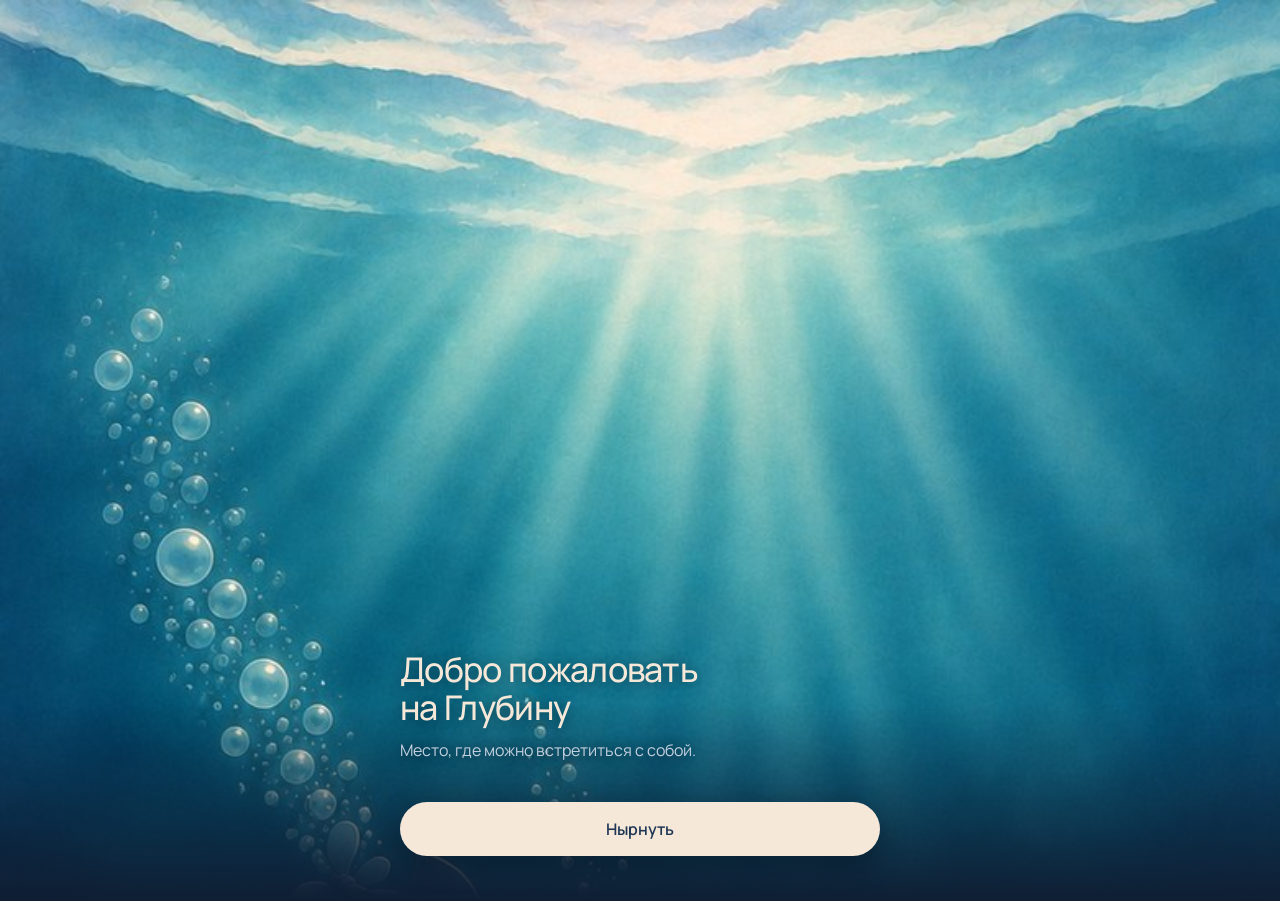
==== commit 618257bd: "v28: редизайн «акварель» — все экраны по дизайну v27, Моя карта, Сводка, Совпадения Co-Authored-By: " ====
--- a/karta/index.html
+++ b/karta/index.html
@@ -7,17 +7,17 @@
 <title>Карта Глубины</title>
 <link rel="preconnect" href="https://fonts.googleapis.com">
 <link rel="stylesheet" href="https://fonts.googleapis.com/css2?family=Manrope:wght@400;500;600;700;800&display=swap">
-<link rel="stylesheet" href="styles.css?v=26">
+<link rel="stylesheet" href="styles.css?v=28">
 <script src="https://telegram.org/js/telegram-web-app.js"></script>
 </head>
 <body>
 <main id="app" aria-live="polite"></main>
-<script src="config.js?v=26"></script>
-<script src="content.js?v=26"></script>
-<script src="welcome.js?v=26"></script>
-<script src="cycle-art.js?v=26"></script>
-<script src="dict-art.js?v=26"></script>
-<script src="app.js?v=26"></script>
-<script src="loader.js?v=26"></script>
+<script src="config.js?v=28"></script>
+<script src="content.js?v=28"></script>
+<script src="welcome.js?v=28"></script>
+<script src="cycle-art.js?v=28"></script>
+<script src="dict-art.js?v=28"></script>
+<script src="app.js?v=28"></script>
+<script src="loader.js?v=28"></script>
 </body>
 </html>
--- a/karta/styles.css
+++ b/karta/styles.css
@@ -274,6 +274,7 @@
 body.water #water{display:block;position:fixed;inset:0;z-index:0;pointer-events:none}
 body.water #water svg{position:absolute;left:0;bottom:0;width:100%;height:100%}
 #app{position:relative;z-index:1}
+body{position:relative}
 #mini{position:relative;z-index:7}
 .lbl{font-size:12px;letter-spacing:.08em;color:var(--muted)}
 .sos{display:flex;align-items:center;gap:6px;padding:8px 12px;border-radius:999px;border:1px solid var(--terra-line);background:var(--terra-bg);color:var(--terra-l);font-size:13px;font-weight:700;flex-shrink:0;min-height:40px}
@@ -671,3 +672,439 @@
 @keyframes bxCore{0%,100%{transform:scale(.9);opacity:.85}50%{transform:scale(1.1);opacity:1}}
 .libmap.bx~.libmap-h,.libmap-h{color:#F5E8D9;font-weight:400}
 @media (prefers-reduced-motion:reduce){.bx-luch{animation:none;transform:scaleX(-1)}.bx-svet,.bx-bb,.bx-bv,.bx-glow,.bx-c{animation:none}.bx-r{animation:none;opacity:.55}.bx-r2{transform:scale(.6)}.bx-r3{transform:scale(.35)}}
+
+/* v27 · Символ дня: фон по времени суток, карта всплывает из воды */
+.sea{position:fixed;inset:0;z-index:0;background:#24456B center 55%/cover no-repeat;pointer-events:none}
+.sea::after{content:"";position:absolute;left:0;right:0;bottom:0;height:42%;background:linear-gradient(180deg,rgba(11,23,40,0),rgba(11,23,40,.45))}
+.sea-top{position:relative;z-index:2}
+.sea-top .back{color:#fff;background:rgba(11,23,40,.32);padding:0 14px 0 10px;border-radius:22px;-webkit-backdrop-filter:blur(6px);backdrop-filter:blur(6px)}
+.rise{--ch:min(34vh,300px);--cw:calc(var(--ch)*2/3);position:fixed;z-index:1;left:50%;top:65vh;width:var(--cw);height:0;margin-left:calc(var(--cw)/-2);background:none;border:none;padding:0;cursor:pointer;-webkit-tap-highlight-color:transparent}
+.rise-clip{position:absolute;left:-40%;right:-40%;bottom:0;height:calc(var(--ch)*1.25);overflow:hidden;pointer-events:none}
+.rise-card{position:absolute;left:50%;bottom:calc(var(--ch)*-.07);width:var(--cw);height:var(--ch);margin-left:calc(var(--cw)/-2);transform:translateY(108%) rotate(4deg);animation:riseUp 2.8s cubic-bezier(.22,.7,.2,1) .5s forwards;perspective:900px}
+.rise-in{display:block;width:100%;height:100%;border-radius:10px;overflow:hidden;box-shadow:0 0 34px rgba(255,255,255,.38),0 0 0 1px rgba(255,255,255,.35);animation:riseBob 6s ease-in-out 3.3s infinite;transition:transform .45s ease-in}
+.rise-in img{display:block;width:100%;height:100%;object-fit:cover}
+.rise.turn .rise-in{transform:rotateY(90deg);animation:none}
+.rise-ref{position:absolute;left:0;top:2px;width:var(--cw);height:calc(var(--ch)*.45);overflow:hidden;opacity:0;transform:rotate(-4deg);transform-origin:top center;-webkit-mask-image:linear-gradient(180deg,rgba(0,0,0,.32),transparent 85%);mask-image:linear-gradient(180deg,rgba(0,0,0,.32),transparent 85%);animation:riseRef 2s ease 1.6s forwards;pointer-events:none}
+.rise-ref img{display:block;width:100%;height:calc(var(--ch)*.93);object-fit:cover;object-position:bottom;transform:scaleY(-1) skewX(-3deg);filter:blur(3px);border-radius:10px}
+.rise-rip{position:absolute;left:50%;top:0;width:0;height:0;pointer-events:none}
+.rise-rip i{position:absolute;left:calc(var(--cw)*-1);top:calc(var(--cw)*-.17);width:calc(var(--cw)*2);height:calc(var(--cw)*.34);border:2px solid rgba(255,255,255,.7);border-radius:50%;z-index:1;opacity:0;animation:riseRip 4.5s ease-out .6s infinite}
+.rise-rip i:nth-child(2){animation-delay:2.1s}
+.rise-rip i:nth-child(3){animation-delay:3.6s}
+.sea-txt{position:fixed;z-index:2;left:0;right:0;bottom:calc(96px + env(safe-area-inset-bottom));max-width:520px;margin:0 auto;padding:0 28px;text-align:center;color:#fff;text-shadow:0 1px 10px rgba(8,18,32,.7)}
+.sea-txt h1{color:#fff;margin:0 0 6px}
+.sea-txt p{margin:0;font-size:14px;line-height:1.45;color:rgba(255,255,255,.92)}
+.sea-txt .sea-note{margin-top:6px;font-size:12px;color:rgba(255,255,255,.72)}
+@keyframes riseUp{0%{transform:translateY(108%) rotate(4deg)}100%{transform:translateY(0) rotate(4deg)}}
+@keyframes riseBob{0%,100%{transform:translateY(0)}50%{transform:translateY(-2.5%)}}
+@keyframes riseRef{to{opacity:1}}
+@keyframes riseRip{0%{transform:scale(.35);opacity:0}15%{opacity:.8}100%{transform:scale(1.25);opacity:0}}
+@media (prefers-reduced-motion:reduce){.rise-card{animation:none;transform:rotate(4deg)}.rise-in,.rise-rip i{animation:none}.rise-ref{animation:none;opacity:1}}
+@media (max-height:700px){.rise{--ch:min(30vh,240px);top:62vh}.sea-txt .sea-note{display:none}}
+/* v27 · главный экран: баннер «Символ дня всплыл» */
+.symban{display:block;margin:6px 0 14px;border-radius:22px;overflow:hidden;background:rgba(15,30,51,.55);box-shadow:0 10px 30px rgba(8,18,32,.35),0 0 0 1px rgba(255,255,255,.14);-webkit-tap-highlight-color:transparent;color:#fff}
+.symban-i{position:relative;display:block;aspect-ratio:800/594;max-height:220px;width:100%;overflow:hidden}
+.symban-i img{position:absolute;inset:0;width:100%;height:100%;object-fit:cover;object-position:center 78%;animation:symBreath 7s ease-in-out infinite}
+.symban-t{display:flex;align-items:center;justify-content:space-between;gap:10px;padding:12px 18px 13px}
+.symban-t b{display:block;font-size:16px}
+.symban-t small{display:block;font-size:13px;color:var(--muted)}
+.symban-t i{flex-shrink:0;width:34px;height:34px;border-radius:50%;background:rgba(207,230,245,.16);display:grid;place-items:center}
+.symban:active .symban-i img{transform:scale(1.03)}
+@keyframes symBreath{0%,100%{transform:scale(1)}50%{transform:scale(1.035)}}
+@media (prefers-reduced-motion:reduce){.symban-i img{animation:none}}
+
+/* ============ v28 · редизайн «акварель» (дизайн v27 от 17.11) ============ */
+:root{
+  --bg-screen:#0F1E33; --bg-deep:#0B1728; --bg-tile:#08203F; --font:Manrope,system-ui,sans-serif;
+  --cream:#F5E8D9; --ink:#1F3654; --caps:#E3D2BE;
+  --text:#E8EEF4; --text-body:#C3D0DE; --text-muted:#9FB2C8;
+  --glass-dark:rgba(11,23,40,.58); --glass-dark-line:rgba(245,232,217,.14);
+  --glass-milk:rgba(245,238,228,.12); --glass-milk-line:rgba(255,250,240,.28);
+  --glass-nav:rgba(15,30,51,.42); --glass-nav-line:rgba(245,232,217,.2);
+  --glass-light:rgba(250,244,236,.62);
+  /* старые токены переводим в новую палитру: без зеленого и фиолетового */
+  --blue:#F5E8D9; --muted:#9FB2C8; --muted2:#C3D0DE; --dim:#8296AE;
+  --card:rgba(11,23,40,.58); --card2:rgba(11,23,40,.5); --card3:rgba(11,23,40,.66);
+  --line:rgba(245,232,217,.14); --line2:rgba(245,232,217,.22);
+  --terra:#E3D2BE; --terra-l:#E3D2BE; --terra-bg:rgba(11,23,40,.58); --terra-line:rgba(245,232,217,.22);
+  --sage:#F5E8D9; --sage-bg:rgba(245,238,228,.12); --sage-l:#F5E8D9;
+}
+html,body{background:var(--bg-screen)}
+body{font-weight:400}
+h1{font-size:30px;font-weight:500;line-height:1.12;letter-spacing:-.02em;color:var(--cream)}
+h2{font-size:18px;font-weight:500;color:var(--cream)}
+b,strong{font-weight:600}
+.lead{font-size:15px;line-height:1.5;color:var(--text-body)}
+.small{color:var(--text-muted)}
+.kicker,.kicker.terra,.lbl,.caps{font-size:11px;font-weight:600;letter-spacing:.16em;text-transform:uppercase;color:var(--caps)}
+.back{color:var(--text-body);font-size:14px;font-weight:500}
+.back svg path,.back svg{stroke:currentColor}
+/* фон-иллюстрация */
+#bgill{position:absolute;left:0;right:0;top:0;height:100vh;min-height:640px;z-index:0;background:var(--bg-screen) no-repeat;background-size:cover;pointer-events:none}
+#bgill::after{content:"";position:absolute;left:0;right:0;bottom:-1px;height:22%;background:linear-gradient(180deg,rgba(15,30,51,0),var(--bg-screen))}
+body.lt{--bg-screen:#EADFCF;background:#EADFCF}
+body.lt #bgill::after{background:linear-gradient(180deg,rgba(234,223,207,0),#EADFCF)}
+body.nofade #bgill::after{display:none}
+body.has-bgtop{background:var(--bg-screen)}
+body .shade-top{position:fixed;left:0;right:0;top:0;height:160px;pointer-events:none;z-index:-1;background:linear-gradient(180deg,rgba(7,17,31,.35),rgba(7,17,31,0))}
+#app{position:relative;z-index:1}
+body{position:relative}
+.ts{text-shadow:0 2px 18px rgba(7,17,31,.7)}
+h1,.kicker,.back{text-shadow:0 1px 14px rgba(7,17,31,.55)}
+/* стекло и карточки */
+.card,.card.blue,.card.terra,.card.sage,.sym-row,.choice,.choice.terra,.prac,.nowcard,.nowcard.glass,.glass,.note,.opt,.trk,.trk.cur,.link-row.glass{background:var(--glass-dark);border:1px solid var(--glass-dark-line);border-radius:20px;-webkit-backdrop-filter:blur(16px);backdrop-filter:blur(16px);color:var(--text)}
+.card.dashed,.choice.dashed,.prac.locked{background:rgba(11,23,40,.32);border:1px dashed var(--glass-dark-line)}
+.choice .t b,.sym-row .t b,.prac .t b,.nowcard .t b,.opt .t b{font-weight:500;color:var(--text)}
+.choice .t>span,.sym-row .t span,.prac .t span,.opt .t span{color:var(--text-muted)}
+.choice .ic,.prac .num{background:var(--glass-milk);border:1px solid var(--glass-milk-line);color:var(--cream)}
+.prac.done .num{background:var(--glass-milk);color:var(--cream)}
+.prac.open .num{background:var(--cream);color:var(--ink);border:none}
+.link-row{border-radius:20px;border:1px solid var(--glass-dark-line);background:var(--glass-dark);-webkit-backdrop-filter:blur(16px);backdrop-filter:blur(16px);font-weight:500}
+/* кнопки */
+.btn{height:54px;padding:0 20px;display:flex;align-items:center;justify-content:center;border-radius:999px;background:var(--cream);color:var(--ink);font-weight:600;font-size:16px;border:none;box-shadow:0 10px 26px rgba(4,10,20,.35)}
+.btn.ghost,.btn.milk{height:46px;background:var(--glass-milk);border:1px solid var(--glass-milk-line);color:var(--cream);font-weight:600;font-size:15px;box-shadow:none;-webkit-backdrop-filter:blur(14px);backdrop-filter:blur(14px)}
+.btn.sage{background:var(--glass-milk);border:1px solid var(--glass-milk-line);color:var(--cream)}
+.btn.ink{background:var(--ink);color:var(--cream)}
+.btn:disabled{opacity:.45}
+.dash-btn{border-radius:999px;border:1px dashed var(--glass-milk-line);color:var(--cream);font-weight:500}
+/* чипы и сегменты */
+.chip,a.chip{min-height:38px;padding:8px 16px;border-radius:999px;background:var(--glass-milk);border:1px solid var(--glass-milk-line);color:var(--cream);font-size:14px;font-weight:500;-webkit-backdrop-filter:blur(12px);backdrop-filter:blur(12px)}
+.chip.on,.chip.terraon,.chip.mine,.chip.has{background:var(--cream)!important;border-color:var(--cream)!important;color:var(--ink)!important}
+.chip.add{border-style:dashed;color:var(--cream)}
+.chip.sm{min-height:0;padding:5px 11px;font-size:12px}
+.seg2 a,.seg3 button,.seg5 button{border-radius:999px;background:var(--glass-milk);border:1px solid var(--glass-milk-line);color:var(--cream);font-weight:500}
+.seg2 a.on,.seg3 button.on,.seg5 button.on{background:var(--cream);border-color:var(--cream);color:var(--ink);font-weight:600}
+/* поля */
+.inp,textarea{background:var(--glass-milk);border:1px solid var(--glass-milk-line);border-radius:18px;color:var(--text);-webkit-backdrop-filter:blur(14px);backdrop-filter:blur(14px)}
+.inp:focus,textarea:focus{outline:2px solid rgba(245,232,217,.55)}
+textarea::placeholder,.inp::placeholder{color:rgba(232,238,244,.5)}
+.consent input{accent-color:#F5E8D9}
+input[type=range]{accent-color:var(--cream)}
+/* нижнее меню — тонированное стекло */
+body.tabs #tabs{left:16px;right:16px;bottom:calc(20px + env(safe-area-inset-bottom));height:64px;border-radius:999px;background:var(--glass-nav);border:1px solid var(--glass-nav-line);-webkit-backdrop-filter:blur(18px) saturate(140%);backdrop-filter:blur(18px) saturate(140%);box-shadow:none;padding:0}
+#tabs a{font-size:11px;font-weight:500;color:var(--text-muted);gap:4px;background:none!important}
+#tabs a.on{color:var(--cream);font-weight:600}
+#tabs svg{stroke-width:1.5}
+/* лист снизу */
+.sheet{background:rgba(15,30,51,.9);-webkit-backdrop-filter:blur(18px);backdrop-filter:blur(18px);border:1px solid var(--glass-dark-line);border-bottom:none}
+.toast{background:rgba(11,23,40,.86);border:1px solid var(--glass-dark-line);border-radius:18px;-webkit-backdrop-filter:blur(14px);backdrop-filter:blur(14px)}
+/* светлая тема: подкасты, времена года */
+body.lt{--text:#1F3654;--text-body:#2E4868;--text-muted:#5A6F88;--caps:#7A5E45}
+body.lt h1,body.lt .back,body.lt .kicker,body.lt h2{color:#1F3654;text-shadow:none}
+body.lt .card,body.lt .sym-row,body.lt .choice,body.lt .glass,body.lt .link-row,body.lt .note{background:var(--glass-light);border:1px solid rgba(255,255,255,.6);color:#1F3654}
+body.lt .chip{background:rgba(250,244,236,.7);border-color:rgba(255,255,255,.7);color:#1F3654}
+body.lt .chip.on{background:#1F3654!important;border-color:#1F3654!important;color:#F5E8D9!important}
+body.lt textarea,body.lt .inp{background:rgba(250,244,236,.72);border-color:rgba(255,255,255,.7);color:#1F3654}
+body.lt textarea::placeholder,body.lt .inp::placeholder{color:rgba(31,54,84,.5)}
+body.lt .btn{background:#1F3654;color:#F5E8D9}
+body.lt #tabs a{color:rgba(31,54,84,.55)}body.lt #tabs a.on{color:#1F3654}
+body.lt .small,body.lt .lead{color:#3D5675;text-shadow:none}
+/* общий заголовок экрана */
+.scr-h{display:flex;flex-direction:column;gap:6px}
+.scr-h p{font-size:15px;line-height:1.5;color:var(--text-body)}
+.cap{font-size:11px;font-weight:600;letter-spacing:.16em;text-transform:uppercase;color:var(--caps)}
+.mic{width:42px;height:42px;border-radius:50%;background:var(--cream);border:none;display:inline-flex;align-items:center;justify-content:center;color:var(--ink)}
+/* вход */
+.v-wel{min-height:calc(100vh - 48px);display:flex;flex-direction:column;justify-content:flex-end;padding-bottom:12px}
+.v-wel-t{display:flex;flex-direction:column;gap:12px}
+.v-wel-t h1{font-size:34px;line-height:1.1}
+.v-wel-t p{font-size:16px;color:var(--text-body);margin-bottom:28px;text-shadow:0 1px 12px rgba(7,17,31,.7)}
+.v-pad{padding-top:40px}
+.v-panel{padding:20px 18px;border-radius:24px;background:rgba(11,23,40,.55);border:1px solid var(--glass-dark-line);-webkit-backdrop-filter:blur(16px);backdrop-filter:blur(16px)}
+.qb,label.q b{font-size:15px;font-weight:500;color:var(--text)}
+.seg2b{display:grid;grid-template-columns:1fr 1fr;gap:8px}
+.seg2b button{height:46px;border-radius:999px;background:var(--glass-milk);border:1px solid var(--glass-milk-line);color:var(--cream);font:500 15px var(--font,Manrope)}
+.seg2b button.on{background:var(--cream);border-color:var(--cream);color:var(--ink);font-weight:600}
+.v-lock{display:flex;align-items:center;justify-content:center}
+/* Сегодня — сцена 390×844 в единицах --u */
+.vs{--u:calc(min(100vw,520px) / 390);position:relative;margin:-16px -20px 0;height:calc(var(--u) * 740);min-height:600px}
+.vs>*{position:absolute}
+.t-hd{display:flex;flex-direction:column;gap:6px}
+.t-hd h1{font-size:calc(var(--u) * 30)}
+.t-ring img{width:100%;filter:drop-shadow(0 10px 16px rgba(4,10,20,.55))}
+.t-ring{animation:ringSway 7s ease-in-out infinite;transform-origin:50% 0}
+@keyframes ringSway{0%,100%{transform:rotate(-2deg)}50%{transform:rotate(2deg)}}
+.t-port{border-radius:50%;filter:drop-shadow(0 24px 40px rgba(4,10,20,.7))}
+.t-port img{width:100%;height:100%;object-fit:contain}
+.t-portt{left:0;right:0;text-align:center;display:flex;flex-direction:column;gap:4px}
+.t-portt b{font-size:18px;font-weight:500;color:var(--cream);text-shadow:0 2px 12px rgba(7,17,31,.8)}
+.t-portt span{font-size:13px;color:var(--text-muted)}
+.t-card{position:absolute;transform:rotate(-3deg)}
+.t-card>img:first-child{width:100%;height:100%;object-fit:cover;border-radius:6px;box-shadow:0 18px 32px rgba(4,10,20,.6)}
+.t-rivet{position:absolute;left:50%;filter:drop-shadow(0 3px 3px rgba(4,10,20,.6))}
+.t-symt{position:absolute;right:0;display:flex;flex-direction:column;gap:6px}
+.t-tt{font-size:calc(var(--u) * 30);line-height:1.05;font-weight:500;letter-spacing:-.02em;color:var(--cream);text-shadow:0 2px 14px rgba(7,17,31,.7)}
+.t-q{font-size:15px;line-height:1.45;color:var(--text-body);text-shadow:0 1px 10px rgba(7,17,31,.8);display:-webkit-box;-webkit-line-clamp:3;-webkit-box-orient:vertical;overflow:hidden}
+.t-wr{position:relative;margin-top:8px;display:flex;align-items:center;justify-content:center;font-size:13px;font-weight:600;color:var(--cream)}
+.t-wr img{position:absolute;inset:0;width:100%;height:100%}.t-wr span{position:relative}
+.t-panel{filter:drop-shadow(0 16px 28px rgba(4,10,20,.5))}
+.t-how{text-align:center;font-size:13px;line-height:18px;font-weight:700;letter-spacing:.1em;color:#1F3654}
+.t-gauge{width:calc(var(--u) * 108);height:calc(var(--u) * 93)}
+.t-gauge img{position:absolute;object-fit:contain}
+.t-gauge span{position:absolute;left:0;right:0;text-align:center;font-size:calc(var(--u) * 11.5);line-height:16px;font-weight:600;color:#1F3654;white-space:nowrap}
+.t-msgs{left:calc(var(--u) * 12);right:calc(var(--u) * 12);top:8px;z-index:3}
+.msg{display:flex;align-items:center;gap:12px;padding:12px 12px 12px 14px;border-radius:24px;background:rgba(11,23,40,.8);border:1px solid var(--glass-dark-line);-webkit-backdrop-filter:blur(16px);backdrop-filter:blur(16px);animation:msgIn .4s ease-out}
+@keyframes msgIn{from{transform:translateY(-16px);opacity:0}}
+.msg-ic{width:40px;height:40px;border-radius:50%;background:var(--glass-milk);border:1px solid var(--glass-milk-line);display:flex;align-items:center;justify-content:center;flex-shrink:0}
+.msg-t{flex:1;min-width:0;display:flex;flex-direction:column;gap:1px}
+.msg-t b{font-size:15px;font-weight:600;color:var(--cream);white-space:nowrap;overflow:hidden;text-overflow:ellipsis}
+.msg-t>span:last-child{font-size:13px;color:var(--text-body);white-space:nowrap;overflow:hidden;text-overflow:ellipsis}
+.msg-go{flex-shrink:0;height:36px;padding:0 14px;border-radius:999px;background:var(--glass-milk);border:1px solid var(--glass-milk-line);display:flex;align-items:center;font-size:13px;font-weight:600;color:var(--cream)}
+.msg-dots{display:flex;justify-content:center;gap:5px;margin-top:6px}
+.msg-dots i{width:6px;height:4px;border-radius:2px;background:rgba(245,232,217,.35)}.msg-dots i.on{width:14px;background:var(--cream)}
+@media (prefers-reduced-motion:reduce){.t-ring{animation:none}}
+/* послание дня — свиток */
+body.dim #bgill{filter:brightness(.55)}
+.scroll-p{position:relative;aspect-ratio:354/560;filter:drop-shadow(0 26px 50px rgba(4,10,20,.6))}
+.scroll-bg{position:absolute;inset:0;width:100%;height:100%;object-fit:fill}
+.scroll-in{position:absolute;left:10%;right:10%;top:16%;bottom:13%;display:flex;flex-direction:column;align-items:center;gap:10px;text-align:center;overflow:auto}
+.scroll-cap{font-size:10px;font-weight:600;letter-spacing:.2em;color:#7A6650}
+.scroll-card{border:none;padding:0;background:none;width:30%;aspect-ratio:2/3;flex-shrink:0}
+.scroll-card img{width:100%;height:100%;object-fit:cover;border-radius:6px;box-shadow:0 10px 22px rgba(31,54,84,.25)}
+.scroll-t{font-size:26px;font-weight:500;letter-spacing:-.02em;color:#1F3654}
+.scroll-p1{font-size:15px;line-height:1.5;color:#3F5266}
+.scroll-dict{font-size:13px;color:#5A4632;text-decoration:underline;text-underline-offset:3px}
+.two{display:grid;grid-template-columns:1fr 1fr;gap:8px}
+.two .btn{height:50px;font-size:14px}
+/* Бухта */
+.bx2-st{height:calc(100vh - 16px);min-height:calc(var(--u) * 800)}
+.bx2-st h1{position:absolute;font-size:30px}
+.bx2{display:flex;flex-direction:column;justify-content:flex-end;align-items:center}
+.bx2 span{font-size:11px;font-weight:600;letter-spacing:.24em;color:var(--cream);text-shadow:0 1px 8px rgba(4,10,20,.95)}
+/* погружения */
+.pill-g{height:44px;padding:0 16px;border-radius:999px;background:rgba(11,23,40,.34);-webkit-backdrop-filter:blur(10px);backdrop-filter:blur(10px);border:1px solid rgba(245,232,217,.12);display:flex;align-items:center;font-size:13px;font-weight:500;flex-shrink:0}
+.pill-c{margin-top:4px;align-self:flex-start;height:40px;padding:0 18px 0 12px;border-radius:999px;background:var(--cream);color:#0B1728;display:inline-flex;align-items:center;gap:8px;font-size:13px;font-weight:600}
+.dv-next{display:flex;align-items:center;gap:16px;margin-top:150px}
+.dv-next img{width:120px;height:120px;border-radius:24px;object-fit:cover;object-position:62% 62%;box-shadow:0 14px 28px rgba(4,10,20,.35);flex-shrink:0}
+.dv-next .t{display:flex;flex-direction:column;gap:6px;min-width:0}
+.dv-next b{font-size:22px;line-height:1.15;font-weight:500;color:var(--cream);text-shadow:0 2px 14px rgba(7,17,31,.6)}
+.cy-row{height:76px;padding:0 12px 0 8px;border-radius:22px;background:rgba(11,23,40,.34);-webkit-backdrop-filter:blur(10px);backdrop-filter:blur(10px);border:1px solid rgba(245,232,217,.12);display:flex;align-items:center;gap:14px}
+.cy-row img{width:60px;height:60px;border-radius:16px;object-fit:cover;object-position:62% 62%;flex-shrink:0}
+.cy-row .t{flex:1;display:flex;flex-direction:column;gap:7px}.cy-row b{font-size:16px;font-weight:500;color:var(--cream)}
+.cy-row.off{opacity:.7}
+.cy-dots{display:flex;gap:4px}.cy-dots i{width:5px;height:5px;border-radius:50%;background:rgba(245,232,217,.3)}.cy-dots i.on{background:var(--cream)}
+.cy-hero{position:absolute;left:-20px;right:-20px;top:-16px;width:calc(100% + 40px);aspect-ratio:1;object-fit:cover;-webkit-mask-image:linear-gradient(#000 70%,transparent);mask-image:linear-gradient(#000 70%,transparent);z-index:-1}
+.cy-h{display:flex;flex-direction:column;align-items:center;gap:8px;text-align:center;margin-top:calc(min(100vw,520px) * .7)}
+.cy-h p{font-size:14px;line-height:1.45;color:var(--text-muted)}
+.pr-row{min-height:72px;padding:12px 14px;border-radius:20px;background:rgba(11,23,40,.34);-webkit-backdrop-filter:blur(10px);backdrop-filter:blur(10px);border:1px solid rgba(245,232,217,.1);display:flex;align-items:center;gap:14px}
+.pr-row.cur{border-color:rgba(245,232,217,.4)}.pr-row.off{opacity:.7}
+.pr-row .t{flex:1;display:flex;flex-direction:column;gap:3px}.pr-row b{font-size:15px;font-weight:500;color:var(--cream)}.pr-row .t span{font-size:12px;color:var(--text-muted)}
+.pr-i{width:44px;height:44px;border-radius:50%;background:rgba(245,238,228,.16);color:var(--cream);display:flex;align-items:center;justify-content:center;flex-shrink:0}
+.pr-i.on{background:var(--cream);color:#0B1728}.pr-i.lk{background:none;border:1px solid rgba(245,232,217,.2);color:#8FA3B8}
+.prep-l{gap:14px;padding:18px 20px}.prep-l .row{gap:14px;font-size:15px;color:var(--text)}
+.btn svg{flex-shrink:0}
+/* плеер погружения */
+.dv2{position:fixed;inset:0;z-index:0;pointer-events:none}
+.dv2-dark{position:absolute;inset:0;background:#06101E;opacity:0;transition:opacity 2s}
+.dv2-line{position:absolute;left:calc(50% - 6px);top:19%;height:48%;border-left:1px dashed rgba(245,232,217,.22)}
+.dv2-line span{position:absolute;left:12px;transform:translateY(-50%);font-size:11px;color:rgba(232,238,244,.45);white-space:nowrap}
+.dv2-line span::before{content:"";position:absolute;left:-20px;top:50%;width:14px;border-top:1px solid rgba(245,232,217,.3)}
+.dv2-pearl{position:absolute;left:-43px;top:0;width:86px;height:86px;transform:translateY(-50%);transition:top 2s linear;animation:pearl 6s ease-in-out infinite}
+@keyframes pearl{0%,100%{filter:brightness(1)}50%{filter:brightness(1.25)}}
+.pl2{position:relative;min-height:calc(100vh - 40px);display:flex;flex-direction:column;justify-content:space-between}
+.pl2-x{height:40px;padding:0 16px 0 12px;border-radius:999px;background:rgba(11,23,40,.42);border:1px solid var(--glass-dark-line);-webkit-backdrop-filter:blur(12px);backdrop-filter:blur(12px);color:var(--cream);display:inline-flex;align-items:center;gap:6px;font-size:14px;font-weight:500}
+.pl2-b{display:flex;flex-direction:column;gap:18px;padding-bottom:20px}
+.pl2-t{font-size:22px;font-weight:500;color:var(--cream)}
+.pl2-c{display:flex;align-items:center;justify-content:center;gap:28px}
+.pl2-r{width:50px;height:50px;border-radius:50%;background:none;border:1px solid rgba(245,232,217,.35);color:var(--cream);font-size:13px;font-weight:600}
+.pl2-p{width:72px;height:72px;border-radius:50%;background:var(--cream);border:none;display:flex;align-items:center;justify-content:center;color:var(--ink)}
+.pl2-p svg path,.pl2-p svg rect{fill:#1F3654;stroke:#1F3654}
+.ret-pearl{position:absolute;right:16%;top:calc(min(100vw,520px) * .45);width:90px;z-index:0;animation:pearl 6s ease-in-out infinite}
+/* записи и интеграция */
+.vta{position:relative}
+.vta textarea{min-height:110px;padding:14px 14px 50px;border-radius:20px;background:rgba(11,23,40,.42)}
+.vta .mic{position:absolute;right:12px;bottom:12px}
+.mic.on{box-shadow:0 0 0 4px rgba(245,232,217,.25)}
+.paper{position:relative;border:none;background:none;padding:0;text-align:left;aspect-ratio:1000/424;width:100%;transition:aspect-ratio .3s}
+.paper>img:first-child{position:absolute;inset:0;width:100%;height:100%;object-fit:fill;filter:drop-shadow(0 14px 24px rgba(4,10,20,.45))}
+.paper .pin{position:absolute;left:50%;top:-8px;width:20px;margin-left:-10px}
+.paper-t{position:absolute;left:9%;right:9%;top:16%;bottom:12%;display:flex;flex-direction:column;gap:6px;overflow:hidden}
+.paper-x{font-size:14px;line-height:1.45;color:#2E3F55;display:-webkit-box;-webkit-line-clamp:2;-webkit-box-orient:vertical;overflow:hidden}
+.paper-h{margin-top:auto;font-size:11px;color:#7A6650}
+.paper.open{aspect-ratio:auto;min-height:160px}
+.paper.open .paper-t{position:relative;inset:auto;padding:12% 9% 8%}
+.paper.open .paper-x{-webkit-line-clamp:unset}
+.nbox{gap:16px;padding:18px}
+.av-n{width:46px;height:46px;border-radius:50%;border:1px solid rgba(245,232,217,.35);display:flex;align-items:center;justify-content:center;flex-shrink:0;font-weight:500;color:var(--cream)}
+.nbox .btn{height:46px;font-size:14px;box-shadow:none;padding:0 8px}
+.btn.dis{opacity:.7;border-style:dashed}
+.jr{gap:6px;padding:16px 18px}
+.jr-t{font-size:18px;font-weight:500;color:var(--cream)}
+.jr-x{font-size:15px;line-height:1.5;color:var(--text)}
+.jr .pill-c{margin-top:8px}
+details.card summary{list-style:none}details.card summary::-webkit-details-marker{display:none}
+#bgill.top{height:150vw;min-height:0;background-size:100% auto;background-position:50% 0}
+#bgill.top::after{height:30%}
+/* подкасты — дневная песочная тема */
+.pd-cont{display:flex;align-items:center;gap:14px;padding:14px;border-radius:24px;background:var(--glass-light);border:1px solid rgba(255,255,255,.6);-webkit-backdrop-filter:blur(14px);backdrop-filter:blur(14px)}
+.pd-cont img{width:64px;height:64px;border-radius:16px;object-fit:cover;flex-shrink:0}
+.pd-cont .t{flex:1;display:flex;flex-direction:column;gap:5px;min-width:0}.pd-cont b{font-size:17px;font-weight:500;color:#1F3654}
+.pd-bar{height:3px;border-radius:2px;background:rgba(31,54,84,.15)}.pd-bar i{display:block;height:100%;border-radius:2px;background:#1F3654}
+.pd-play{width:46px;height:46px;border-radius:50%;background:#1F3654;color:#F5E8D9;display:flex;align-items:center;justify-content:center;flex-shrink:0}
+.pd-row{display:flex;align-items:center;gap:14px;padding:10px 14px 10px 10px;border-radius:22px;background:var(--glass-light);border:1px solid rgba(255,255,255,.6);-webkit-backdrop-filter:blur(14px);backdrop-filter:blur(14px);color:#1F3654}
+.pd-row img{width:60px;height:60px;border-radius:14px;object-fit:cover;flex-shrink:0}
+.pd-row .t{flex:1;display:flex;flex-direction:column;gap:5px}.pd-row b{font-size:16px;font-weight:500}
+.cy-dots.ink i{background:rgba(31,54,84,.25)}.cy-dots.ink i.on{background:#1F3654}
+body.lt .pr-row{background:var(--glass-light);border-color:rgba(255,255,255,.6)}body.lt .pr-row b{color:#1F3654}body.lt .pr-row .t span{color:#5A6F88}
+body.lt .pr-i{background:rgba(31,54,84,.08);color:#1F3654}body.lt .pr-i.on{background:#1F3654;color:#F5E8D9}body.lt .pr-i.lk{border-color:rgba(31,54,84,.2);color:#5A6F88}
+.pd-pl{padding:16px 16px 12px;border-radius:24px;background:var(--glass-light);border:1px solid rgba(255,255,255,.6);-webkit-backdrop-filter:blur(14px);backdrop-filter:blur(14px);display:flex;flex-direction:column;gap:6px}
+.pd-pl input[type=range]{accent-color:#1F3654}
+body.lt .times{color:#3D5675}
+.pd-c{display:flex;align-items:center;justify-content:space-between;margin-top:6px}
+.pd-s{width:44px;height:44px;border-radius:50%;background:none;border:none;color:#1F3654;display:flex;align-items:center;justify-content:center;font-size:13px;font-weight:600}
+.pd-s:disabled{opacity:.3}
+.pd-pp{width:54px;height:54px;border-radius:50%;background:#F5E8D9;border:none;box-shadow:0 6px 16px rgba(31,54,84,.18);display:flex;align-items:center;justify-content:center}
+.pd-pp svg path,.pd-pp svg rect{fill:#1F3654;stroke:#1F3654}
+.pd-tg{width:40px;height:24px;border-radius:12px;background:rgba(31,54,84,.15);border:none;position:relative;padding:0}
+.pd-tg i{position:absolute;left:3px;top:3px;width:18px;height:18px;border-radius:50%;background:#fff;transition:left .2s}
+.pd-tg.on{background:#1F3654}.pd-tg.on i{left:19px}
+.pd-pr{gap:0;padding:12px 14px}
+.pd-prh{display:flex;align-items:center;gap:14px;background:none;border:none;padding:0;text-align:left;width:100%;color:inherit}
+.pd-prh .t{flex:1;display:flex;flex-direction:column;gap:2px}.pd-prh b{font-size:16px;font-weight:500}.pd-prh .t span{font-size:12px;opacity:.75}
+.pd-pri{width:40px;height:40px;border-radius:50%;background:rgba(31,54,84,.08);display:flex;align-items:center;justify-content:center;flex-shrink:0}
+body.lt .pd-pr .btn{background:#1F3654;color:#F5E8D9}
+body.lt .hint,body.lt .quote{color:#3D5675}
+body.lt .sn b{color:#1F3654}
+/* музыка */
+.mh2{position:relative;display:flex;flex-direction:column;gap:6px;padding-bottom:18px}
+.mh2 img{position:absolute;right:-12px;top:20px;width:140px;pointer-events:none}
+.mh2 h1{margin-top:28px}.mh2 p{font-size:15px;color:var(--text-body);max-width:58%}
+img.mcov{border-radius:10px;object-fit:cover;flex-shrink:0;box-shadow:none}
+.mtrk{background:rgba(11,23,40,.62)!important;border:1px solid rgba(245,232,217,.12)!important;border-radius:20px!important;-webkit-backdrop-filter:blur(14px);backdrop-filter:blur(14px)}
+.mtrk.sel{border-color:rgba(245,232,217,.36)!important}
+.mtrk .t b{font-weight:500}
+.mtrk .add{border-color:transparent!important;background:none!important;color:var(--text-body)}
+.mchips button{border-radius:999px!important;background:var(--glass-milk)!important;border:1px solid var(--glass-milk-line)!important;color:var(--cream)!important;font-weight:500!important}
+.mchips button.on{background:none!important;border-color:rgba(245,232,217,.6)!important}
+.vline{background:rgba(11,23,40,.42)!important;border:1px solid var(--glass-dark-line)!important;border-radius:20px!important}
+.mbar{background:#CDBFAD!important;border:none!important;color:#1F3654;position:fixed;overflow:hidden;left:16px;right:16px;bottom:calc(96px + env(safe-area-inset-bottom));box-shadow:0 -12px 40px rgba(4,10,20,.55)!important}
+.mbar::before{content:"";position:absolute;inset:0;background:url(img/v27/Muzyka-6.webp) 30% 60%/cover;opacity:.28;mix-blend-mode:multiply;pointer-events:none}
+.mbar>*{position:relative}
+.mbar b,.mbar .mbar-t span,.mbar .times,.mbar .ib,.mbar button{color:#1F3654!important}
+.mbar .mbar-t span{color:#3F5266!important}
+.mbar input[type=range]{accent-color:#1F3654}
+.mbar .play,.mbar .mplay{background:#1F3654!important}
+.mbar .play svg path,.mbar .mplay svg path,.mbar .play svg rect,.mbar .mplay svg rect{fill:#F5E8D9;stroke:#F5E8D9}
+/* словарь — темное стекло на акварели */
+.dict::before{display:none}
+.dict{color:var(--text)}
+.dhead{background:none!important;margin:0;padding:0 0 10px}
+.dhead svg.stars,.dhead>svg{display:none}
+.dhead-in .back{color:var(--text-body)}
+.dkick{font-size:11px;font-weight:600;letter-spacing:.16em;color:var(--caps)}
+.dhead h1{font-size:30px;font-weight:500;color:var(--cream)}
+.dsub{color:var(--text-body)}
+.dsearch{height:48px;background:rgba(11,23,40,.5);border:1px solid var(--glass-dark-line);-webkit-backdrop-filter:blur(14px);backdrop-filter:blur(14px)}
+.dsearch svg{stroke:#C3D0DE}.dsearch input{color:var(--text)}.dsearch input::placeholder{color:var(--text-muted)}
+.dchips a,.dtabs a{border:1px solid var(--glass-milk-line);background:var(--glass-milk);color:var(--cream);font-weight:500;min-height:38px}
+.dchips a.on,.dtabs a.on{background:none;border-color:rgba(245,232,217,.7);color:var(--cream);font-weight:600}
+.dtabs a.on{background:var(--cream);color:var(--ink)}
+.dwides{display:grid;grid-template-columns:1fr 1fr;gap:10px}
+.dwide{height:64px;border-radius:18px;background:rgba(8,32,63,.85);border:1px solid var(--glass-dark-line);padding:0 0 0 14px;color:var(--cream);overflow:hidden}
+.dwide b{font-size:14px;font-weight:500;line-height:1.2;z-index:1}
+.dwide img{position:absolute;right:-6px;top:50%;transform:translateY(-50%);width:62%;height:auto}
+.dgrid{gap:10px}
+.dtile{height:auto;aspect-ratio:1/0.95;border-radius:20px;background:#08203F;border:1px solid rgba(245,232,217,.1);color:var(--cream)}
+.dtile img{position:absolute;left:0;top:0;width:100%;height:78%;object-fit:cover}
+.dtile b{bottom:12px;font-size:14px;font-weight:500;right:28px}
+.dtile .dn{top:auto;bottom:13px;right:12px;opacity:.7}
+.dict .sym-row,.dcard,.dwhat,.aname{background:rgba(11,23,40,.58);border:1px solid var(--glass-dark-line);-webkit-backdrop-filter:blur(14px);backdrop-filter:blur(14px);color:var(--text)}
+.dcard h2{font-size:11px!important;font-weight:600;letter-spacing:.16em;text-transform:uppercase;color:var(--caps)}
+.dp{color:var(--text-body)}
+.dict textarea{background:rgba(245,238,228,.1);border-color:var(--glass-milk-line)}
+.dthumb{border:none;border-radius:8px;box-shadow:0 10px 24px rgba(4,10,20,.5);width:92px;height:138px}
+.dsec-i{width:110px;height:auto;border-radius:16px;flex-shrink:0;object-fit:cover;aspect-ratio:480/330}
+.arc-i{position:absolute;right:-8px;top:34px;width:132px;pointer-events:none}
+.apath::before{background:rgba(245,232,217,.2);width:1px}
+.anum{background:rgba(11,23,40,.7);border:1px solid rgba(245,232,217,.3);color:var(--cream);font-weight:500}
+.arow.has .anum{border-color:var(--cream)}
+.aname{font-weight:500;color:var(--text)}
+.dwhat summary{color:var(--cream);font-weight:500}
+.anav a{color:var(--text-body)}
+.dict .chip.mine{background:var(--cream)!important;color:var(--ink)!important}
+.aname{background:none!important;border:none!important;border-bottom:1px solid rgba(245,232,217,.1)!important;border-radius:0!important;-webkit-backdrop-filter:none!important;backdrop-filter:none!important;display:flex;justify-content:space-between;align-items:center}
+.aname::after{content:"›";font-size:20px;color:var(--text-muted)}
+/* аптечка */
+.choice.big{background:rgba(245,238,228,.16);border-color:rgba(255,250,240,.32)}
+.choice.big .t b{font-size:19px}
+.choice .ic{width:44px;height:44px}
+.choice .ic.on{background:var(--cream);color:var(--ink)}.choice .ic.on svg *{stroke:#1F3654}
+.choice .ic svg *{stroke:#F5E8D9}
+.note-p{position:relative;isolation:isolate;padding:22px 26px 26px;color:#2E3F55;font-size:15px;line-height:1.45}
+.note-p img{position:absolute;inset:-6px -4px;width:calc(100% + 8px);height:calc(100% + 12px);object-fit:fill;z-index:-1;filter:drop-shadow(0 12px 22px rgba(4,10,20,.45))}
+.note-p b{color:#1F3654;font-weight:600}
+/* никуда — времена года */
+.dsteps2{display:flex;gap:6px}.dsteps2 i{width:24px;height:3px;border-radius:2px;background:rgba(245,232,217,.25)}.dsteps2 i.on{background:var(--cream)}
+body.lt .dsteps2 i{background:rgba(31,54,84,.18)}body.lt .dsteps2 i.on{background:#1F3654}
+.sea4{display:grid;grid-template-columns:1fr 1fr;gap:18px 18px;padding:12px 10px 0}
+.seac{position:relative;border:none;background:none;padding:0;aspect-ratio:600/847;filter:drop-shadow(0 14px 22px rgba(4,10,20,.5))}
+.seac-f{position:absolute;inset:0;width:100%;height:100%;z-index:1}
+.seac-i{position:absolute;left:9%;right:9%;top:7%;height:62%;width:82%;object-fit:cover}
+.seac-r{position:absolute;left:50%;top:-6px;width:22px;margin-left:-11px;z-index:2}
+.seac b{position:absolute;left:0;right:0;bottom:12%;z-index:2;font-size:16px;font-weight:500;color:#1F3654}
+body.lt .vta textarea{background:rgba(250,244,236,.66)}
+.found{gap:6px}.found span{font-size:14px;line-height:1.45}
+body.lt .found{background:var(--glass-light)}
+/* тело — акварельный силуэт */
+.bfig{position:relative;width:min(64vw,260px);aspect-ratio:520/780;margin:0 auto}
+.bfig img{position:absolute;inset:0;width:100%;height:100%}
+.bodysvg2{position:absolute;inset:0;width:100%;height:100%;touch-action:manipulation;overflow:visible}
+.zone2{fill:rgba(255,255,255,0);stroke:none;cursor:pointer}
+.zone2:hover{fill:rgba(255,255,255,.06)}
+.zg{pointer-events:none;animation:zg 3.5s ease-in-out infinite}
+@keyframes zg{0%,100%{opacity:.85}50%{opacity:1}}
+.bodywrap>span{color:var(--text-muted);font-size:11px}
+.bodybar{background:none!important;border:none!important}
+.bodybar .chip.terra,.chip.terra{background:rgba(11,23,40,.5);border:1px solid rgba(245,232,217,.3);color:var(--cream)}
+.bodybar .chip.terra::before{content:"•";margin-right:6px}
+.mini2 a{min-height:36px!important}
+.toppad{height:calc(min(100vw,520px) * .6)}
+.qv{display:flex;flex-direction:column;align-items:center;gap:14px;padding:16px 0}
+.qv-mic{width:120px;height:120px;border-radius:50%;background:var(--cream);border:none;color:var(--ink);display:flex;align-items:center;justify-content:center;box-shadow:0 0 0 14px rgba(245,232,217,.1),0 18px 40px rgba(4,10,20,.5)}
+.qv-mic.on{box-shadow:0 0 0 18px rgba(245,232,217,.22),0 18px 40px rgba(4,10,20,.5)}
+.qv-ok{width:48px;height:48px;border-radius:50%;background:var(--cream);border:none;color:var(--ink);display:flex;align-items:center;justify-content:center;flex-shrink:0}
+/* проводник */
+.chat .b{background:rgba(11,23,40,.66);border:1px solid var(--glass-dark-line);color:var(--text);border-radius:20px;font-size:14px}
+.chat .b.me{background:rgba(245,238,228,.16);border:1px solid var(--glass-milk-line);border-radius:20px;color:var(--text)}
+.gcap{margin:6px 0 -2px 4px;font-size:10px}
+.sendb{background:var(--cream);color:var(--ink)}.sendb svg *{stroke:#1F3654}
+.soon-p{align-self:flex-start;height:24px;padding:0 10px;border-radius:999px;border:1px solid rgba(245,232,217,.4);font-size:10px;font-weight:600;letter-spacing:.16em;text-transform:uppercase;color:var(--caps);display:inline-flex;align-items:center}
+/* v28 · моя карта, сводка, совпадение */
+.circ-b{width:40px;height:40px;border-radius:50%;display:inline-flex;align-items:center;justify-content:center;flex:none;background:var(--glass-milk);border:1px solid var(--glass-milk-line);color:var(--cream)}
+.addbtn2{width:44px;height:44px;border-radius:50%;border:0;background:var(--cream);display:flex;align-items:center;justify-content:center;cursor:pointer;box-shadow:0 6px 18px rgba(0,0,0,.25)}
+.wk{display:grid;grid-template-columns:repeat(7,1fr);gap:6px}
+.wk button{position:relative;height:48px;border-radius:24px;border:1px solid var(--glass-milk-line);background:var(--glass-milk);color:var(--text);font:500 13px var(--font);cursor:pointer}
+.wk button.on{background:var(--cream);color:var(--ink);border-color:var(--cream)}
+.wk button i{position:absolute;left:50%;bottom:7px;width:4px;height:4px;margin-left:-2px;border-radius:50%;background:currentColor;opacity:.8}
+.nfil2{display:flex;gap:8px;overflow-x:auto;scrollbar-width:none;margin:0 -16px;padding:0 16px}.nfil2::-webkit-scrollbar{display:none}
+.nfil2 button{flex:none;height:36px;padding:0 14px;border-radius:18px;border:1px solid var(--glass-milk-line);background:var(--glass-milk);color:var(--text);font:500 13px var(--font);cursor:pointer}
+.nfil2 button.on{background:var(--cream);color:var(--ink);border-color:var(--cream)}
+.note .bar{display:none}.note{padding:16px 18px}.note .hd{font:600 10.5px var(--font);letter-spacing:.14em;color:var(--caps)}.note .hd span:last-child{letter-spacing:.04em;color:var(--text-muted);font-weight:500}
+.note b{font-weight:500;font-size:16px}
+.sheet{background:rgba(15,30,51,.92);-webkit-backdrop-filter:blur(20px);backdrop-filter:blur(20px);border-top:1px solid var(--glass-dark-line)}
+.sheet .grip{width:40px;height:4px;border-radius:2px;background:rgba(245,232,217,.3);margin:0 auto 4px}
+.sheet .opt{background:var(--glass-milk);border-color:var(--glass-milk-line)}
+.oi{width:40px;height:40px;border-radius:50%;flex:none;display:flex;align-items:center;justify-content:center;background:rgba(245,232,217,.1);border:1px solid var(--glass-milk-line)}
+.qb{font-weight:500;font-size:16px}
+.lnk{background:none;border:0;padding:0;color:var(--cream);font:500 14px var(--font);text-align:left;cursor:pointer;text-decoration:underline;text-underline-offset:4px}
+.sk4{display:grid;grid-template-columns:1fr 1fr;gap:8px}
+.sk4 button{display:flex;align-items:center;gap:8px;justify-content:center;height:44px;border-radius:22px;border:1px solid var(--glass-milk-line);background:var(--glass-milk);color:var(--text);font:500 14px var(--font);cursor:pointer}
+.sk4 button.on{background:var(--cream);color:var(--ink);border-color:var(--cream)}
+.swith{display:flex;flex-direction:column;gap:6px;padding:12px 14px;border-radius:16px;background:rgba(245,232,217,.08);border:1px solid var(--glass-milk-line);font-size:14px;line-height:1.45;color:var(--text-body)}
+.pk{display:flex;flex-direction:column;gap:4px;text-align:left;padding:14px 16px;border-radius:16px;border:1px solid var(--glass-milk-line);background:var(--glass-milk);color:var(--text);font:400 14px/1.45 var(--font);cursor:pointer}
+.sheet{max-height:80vh;overflow-y:auto}
+.per{display:grid;grid-template-columns:repeat(3,1fr);gap:4px;padding:4px;border-radius:24px;background:var(--glass-dark);border:1px solid var(--glass-dark-line)}
+.per button{height:38px;border-radius:20px;border:0;background:none;color:var(--text);font:500 14px var(--font);cursor:pointer}.per button.on{background:var(--cream);color:var(--ink)}
+.ib2{width:36px;height:36px;border-radius:50%;border:1px solid var(--glass-milk-line);background:var(--glass-milk);color:var(--cream);font:500 20px/1 var(--font);cursor:pointer}.ib2:disabled{opacity:.35}
+.st4{display:grid;grid-template-columns:repeat(4,1fr);gap:8px}
+.st4 div{display:flex;flex-direction:column;align-items:center;gap:2px;padding:14px 4px;border-radius:18px;background:var(--glass-dark);border:1px solid var(--glass-dark-line);text-align:center}
+.st4 b{font:500 24px var(--font);color:var(--cream)}.st4 span{font-size:11px;color:var(--text-muted);line-height:1.25}
+.imap{position:relative;height:230px;border-radius:22px;overflow:hidden;background:#E9DCC9 url(img/v27/Muzyka-6.webp) center/cover;border:1px solid var(--glass-milk-line)}
+.imap .cap{position:absolute;left:16px;top:14px;color:#3F5266}
+.imap a{position:absolute;transform:translate(-50%,-50%);display:flex;align-items:center;gap:6px;font:500 12.5px var(--font);color:#1F3654;white-space:nowrap}
+.imap a i{display:block;border-radius:50%;background:#1F3654;box-shadow:0 0 0 4px rgba(31,54,84,.15)}
+.svi{display:flex;gap:12px;align-items:flex-start;padding-top:10px;border-top:1px solid var(--glass-dark-line)}
+.svi-i{width:30px;height:30px;flex:none;border-radius:50%;display:flex;align-items:center;justify-content:center;background:var(--glass-milk);color:var(--cream)}
+.sbar{display:grid;grid-template-columns:96px 1fr 24px;align-items:center;gap:10px;font-size:13px}
+.sbar i{height:6px;border-radius:3px;background:rgba(245,232,217,.12);overflow:hidden}.sbar i b{display:block;height:100%;background:var(--cream);border-radius:3px}
+.sbar em{font-style:normal;color:var(--text-muted);text-align:right}
+.wk{padding:6px;border-radius:30px;background:var(--glass-dark);border:1px solid var(--glass-dark-line)}.wk button{border:0;background:none;height:44px}
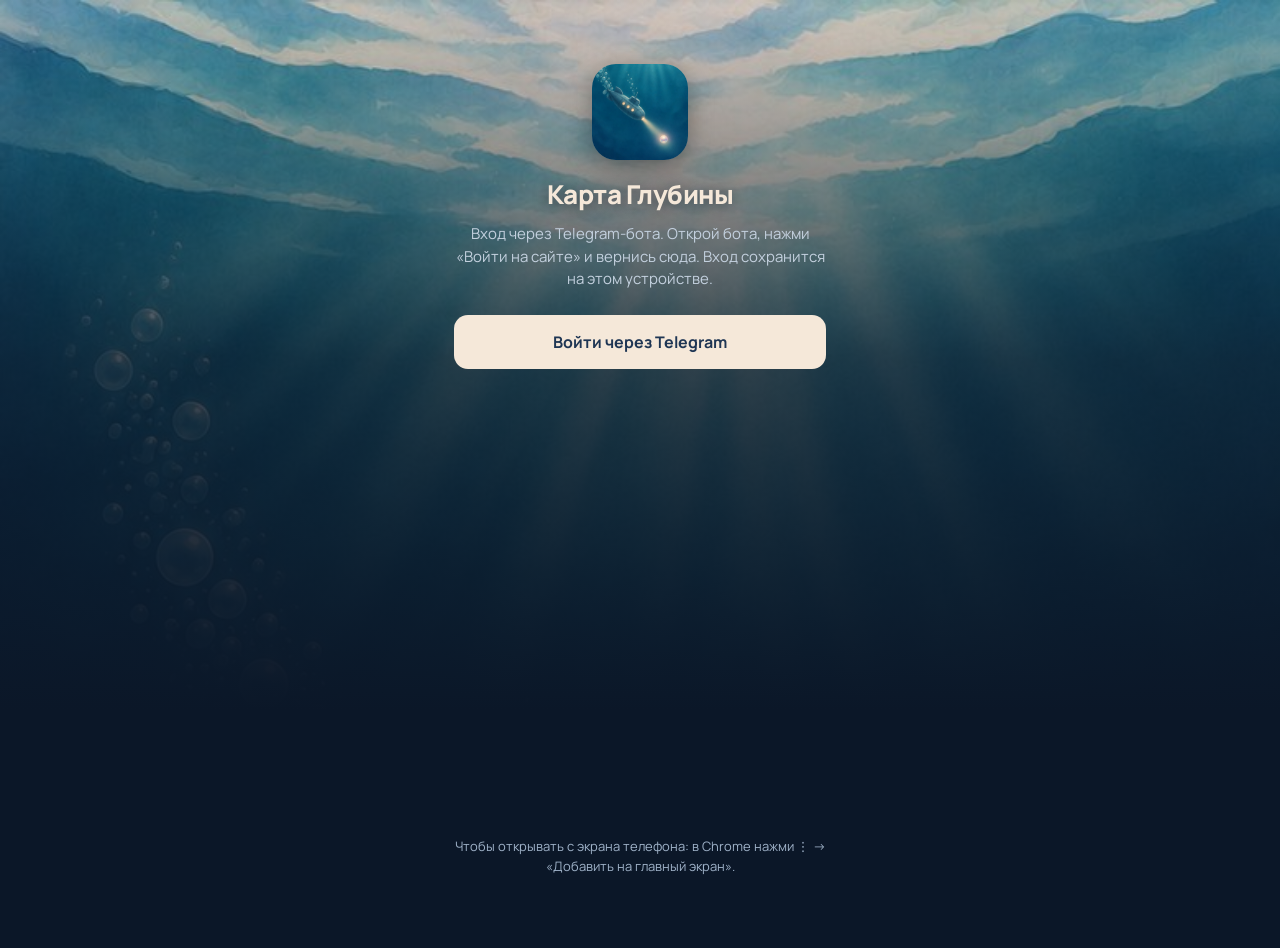
==== commit c84732f3: "Вход на сайте через бота: экран входа, сессия, ярлык (manifest, иконка); бот: login, content, загруз" ====
--- a/karta/index.html
+++ b/karta/index.html
@@ -7,17 +7,24 @@
 <title>Карта Глубины</title>
 <link rel="preconnect" href="https://fonts.googleapis.com">
 <link rel="stylesheet" href="https://fonts.googleapis.com/css2?family=Manrope:wght@400;500;600;700;800&display=swap">
-<link rel="stylesheet" href="styles.css?v=28">
-<script src="https://telegram.org/js/telegram-web-app.js"></script>
+<link rel="stylesheet" href="styles.css?v=29">
+<link rel="manifest" href="manifest.webmanifest">
+<link rel="apple-touch-icon" href="img/icon-180.png">
+<meta name="apple-mobile-web-app-capable" content="yes">
+<meta name="mobile-web-app-capable" content="yes">
+<meta name="apple-mobile-web-app-title" content="Глубина">
+<meta name="apple-mobile-web-app-status-bar-style" content="black-translucent">
+<!-- скрипт Telegram грузим только внутри Telegram: с ярлыка и без VPN сайт не ждет telegram.org -->
+<script>(function(){var h=location.hash+location.search,ss="";try{ss=sessionStorage.getItem("__telegram__initParams")||""}catch(e){}if(/tgWebApp/.test(h)||ss||window.TelegramWebviewProxy||(window.external&&"notify" in window.external)||window.parent!==window)document.write('<script src="https://telegram.org/js/telegram-web-app.js"><\/script>');})();</script>
 </head>
 <body>
 <main id="app" aria-live="polite"></main>
-<script src="config.js?v=28"></script>
-<script src="content.js?v=28"></script>
-<script src="welcome.js?v=28"></script>
-<script src="cycle-art.js?v=28"></script>
-<script src="dict-art.js?v=28"></script>
-<script src="app.js?v=28"></script>
-<script src="loader.js?v=28"></script>
+<script src="config.js?v=29"></script>
+<script src="content.js?v=29"></script>
+<script src="welcome.js?v=29"></script>
+<script src="cycle-art.js?v=29"></script>
+<script src="dict-art.js?v=29"></script>
+<script src="app.js?v=29"></script>
+<script src="loader.js?v=29"></script>
 </body>
 </html>
--- a/karta/styles.css
+++ b/karta/styles.css
@@ -1108,3 +1108,157 @@
 .sbar i{height:6px;border-radius:3px;background:rgba(245,232,217,.12);overflow:hidden}.sbar i b{display:block;height:100%;background:var(--cream);border-radius:3px}
 .sbar em{font-style:normal;color:var(--text-muted);text-align:right}
 .wk{padding:6px;border-radius:30px;background:var(--glass-dark);border:1px solid var(--glass-dark-line)}.wk button{border:0;background:none;height:44px}
+/* v28.1 · читаемость поверх акварели */
+:root{--muted:#C3D0DE;--text-muted:#C3D0DE}
+.card,.note,.opt,.choice,.sym-row,.prac,.nowcard,.glass,.trk,.cy-row,.pr-row,.sheet,.msg,.jr,.nbox,.paper,.st4,.imap,#tabs,.mbar,.chat .b{--muted:#9FB2C8;--text-muted:#A9BACC}
+#bgill::before{content:"";position:absolute;left:0;right:0;top:0;height:260px;z-index:1;background:linear-gradient(180deg,rgba(11,23,40,.55),rgba(11,23,40,0))}
+body.lt #bgill::before,body.nofade #bgill::before{display:none}
+body:not(.lt) #app{text-shadow:0 1px 12px rgba(7,17,31,.8)}
+#app :is(.btn,.card,.note,.opt,.choice,.sym-row,.prac,.glass,.cy-row,.pr-row,.chip,.chips button,.nfil2 button,.wk,.per,.sk4,.st4,.imap,.msg,.jr,.nbox,.paper,.sbar,.pill-c,.pill-g,input,textarea,.inp,.dtile,.seac,.chat .b,.tile,button){text-shadow:none}
+.back,.back span{color:#C3D0DE}
+.kicker,.cap{color:var(--caps)}
+body.lt .back,body.lt .back span{color:#3F5266}
+/* меню: отступ и затемнение под ним */
+body.tabs #app{padding-bottom:calc(120px + env(safe-area-inset-bottom))}
+body.tabs::after{content:"";position:fixed;left:0;right:0;bottom:0;height:calc(140px + env(safe-area-inset-bottom));z-index:7;pointer-events:none;background:linear-gradient(180deg,rgba(15,30,51,0),rgba(15,30,51,.92) 55%,#0F1E33)}
+body.tabs.lt::after{background:linear-gradient(180deg,rgba(234,223,207,0),rgba(234,223,207,.92) 55%,#EADFCF)}
+body.lt #tabs{background:rgba(250,244,236,.7);border-color:rgba(255,255,255,.7)}
+body.lt #tabs a{color:#3F5266}body.lt #tabs a.on{color:#1F3654}
+/* безопасная зона сверху */
+#app{padding-top:calc(16px + env(safe-area-inset-top))}
+/* мелкие подписи */
+.st4 span{font-size:12px;color:#C3D0DE}
+.pr-row .t span{font-size:12.5px;color:#C3D0DE}
+.dtile .dn{font-size:12px;opacity:1;color:#C3D0DE}
+.cy-row .t span{font-size:12px}
+/* проводник */
+.g-sub{font-size:14px;line-height:1.45;color:#C3D0DE;margin:0}
+.g-how{margin:0;padding-left:18px;font-size:14px;line-height:1.6;color:#C3D0DE}
+.g-soon{font-size:14px;color:var(--caps);letter-spacing:.04em;margin:4px 0}
+.chat .b.me{background:rgba(245,238,228,.14);border:1px solid rgba(255,250,240,.3);color:var(--cream)}
+.gdock{position:fixed;left:16px;right:16px;bottom:calc(96px + env(safe-area-inset-bottom));z-index:9;max-width:488px;margin:0 auto;display:flex;gap:8px;align-items:flex-end}
+.gdock::before{content:"";position:absolute;left:-16px;right:-16px;bottom:-110px;height:220px;z-index:-1;pointer-events:none;background:linear-gradient(180deg,rgba(15,30,51,0),rgba(15,30,51,.95) 45%,#0F1E33)}
+.gdock textarea{flex:1;resize:none;border-radius:24px;min-height:52px;background:rgba(245,238,228,.12)!important}
+.gdock .sendb{width:52px;height:52px;border-radius:50%;border:0;background:var(--cream);display:flex;align-items:center;justify-content:center;flex:none}
+.gdock .sendb:disabled{opacity:.5}
+#app:has(.gdock){padding-bottom:calc(200px + env(safe-area-inset-bottom))}
+.t-hd{transition:transform .35s ease}
+#today.hasmsg .t-hd{transform:translateY(46px)}
+.msg{background:rgba(11,23,40,.92)}
+#bgill.shade::before{height:380px;background:linear-gradient(180deg,rgba(11,23,40,.72),rgba(11,23,40,.45) 55%,rgba(11,23,40,0))}
+body.lt .cap{color:#7A6450;font-weight:600}
+.btn:disabled,.btn[disabled]{opacity:1;background:var(--glass-milk);border:1px solid var(--glass-milk-line);color:rgba(245,232,217,.5)}
+.per{grid-template-columns:repeat(4,1fr)}.per button{font-size:13.5px}
+input[type=date].inp{flex:1;min-width:0;color-scheme:dark}
+/* подкасты: маяк и берег всегда у списка, лишняя высота уходит в небо */
+.pd-main{min-height:calc(100vh - 16px - env(safe-area-inset-top) - 120px - env(safe-area-inset-bottom))}
+.pd-gap{flex:1;min-height:140px}
+body.lt .pd-main>.cap{text-shadow:0 0 8px rgba(250,244,236,.95),0 0 16px rgba(250,244,236,.8)}
+.pd-main{min-height:0}.pd-gap{flex:none;min-height:0}
+body.lt .pd-main>.pd-cap{align-self:flex-start;text-shadow:none;color:#5A4232;font-weight:600;background:rgba(250,244,236,.82);border:1px solid rgba(255,255,255,.7);padding:6px 12px;border-radius:999px;-webkit-backdrop-filter:blur(8px);backdrop-filter:blur(8px)}
+body.lt #bgill::after{height:34%}
+/* бухта: предмет и подпись — одна кнопка */
+.bx2-st{position:relative;height:calc(100vh - 140px)}
+.bx2-h{position:absolute;left:12px;top:40px;font-size:30px;margin:0}
+.bx3{position:absolute;display:block;border-radius:50%;-webkit-tap-highlight-color:transparent}
+.bx3 span{position:absolute;left:50%;top:100%;transform:translate(-50%,4px);white-space:nowrap;font-size:11px;font-weight:600;letter-spacing:.24em;color:var(--cream);text-shadow:0 1px 8px rgba(4,10,20,.95);padding:8px 6px}
+.bx3.r span{left:100%;top:50%;transform:translate(4px,-50%)}
+.bx3:active{background:radial-gradient(closest-side,rgba(245,232,217,.18),rgba(245,232,217,0))}
+/* музыка: фон-иллюстрация, переключатель голоса в ряду, плеер без теней */
+.mpage::before{display:none}
+.mchips{flex-wrap:nowrap;align-items:center}
+.mchips>button{flex:none;padding:8px 14px!important;font-size:14px}
+.vsw{margin-left:auto;display:flex;align-items:center;gap:8px;flex:none}
+.vsw-l{background:none;border:0;padding:6px 0;color:#C3D0DE;font:500 14px var(--font);text-shadow:none}
+.tglm{background:rgba(245,238,228,.16);border:1px solid var(--glass-milk-line)}.tglm i{background:#C3D0DE}.tglm.on{background:var(--cream)}.tglm.on i{background:#1F3654}
+.vname2{align-self:flex-start;background:none;border:0;padding:0;color:#C3D0DE;font:400 13px var(--font);text-align:left}.vname2 b{font-weight:500;color:var(--cream)}
+.mbar,.mbar *{text-shadow:none!important}
+@media (max-width:370px){.mchips>button{padding:8px 10px!important;font-size:13px}}
+/* свернутый плеер: экран начинается под ним, а не под ним прячется */
+#mini.mini{position:fixed;left:0;right:0;top:0;z-index:12;height:calc(44px + env(safe-area-inset-top));padding-top:env(safe-area-inset-top);background:rgba(15,30,51,.94);-webkit-backdrop-filter:blur(14px);backdrop-filter:blur(14px);border-bottom:1px solid var(--glass-dark-line)}
+body.hasmini #app{margin-top:44px}
+body.hasmini #bgill{top:44px}
+.seac-i{left:8.2%;right:auto;width:83.4%;top:9%;height:65.6%}
+body[data-sw=l] #app{animation:swl .28s ease-out}body[data-sw=r] #app{animation:swr .28s ease-out}
+@keyframes swl{from{opacity:.4;transform:translateX(36px)}to{opacity:1;transform:none}}
+@keyframes swr{from{opacity:.4;transform:translateX(-36px)}to{opacity:1;transform:none}}
+.mchips .vsw button{padding:0!important;min-height:0!important;border:0!important;background:none!important;border-radius:0!important}
+.mchips .vsw .vsw-l{padding:6px 0!important;color:#C3D0DE!important;font-size:14px}
+.mchips .vsw .tglm{width:44px;height:26px;border-radius:999px!important;background:rgba(245,238,228,.16)!important;border:1px solid var(--glass-milk-line)!important;position:relative}
+.mchips .vsw .tglm.on{background:var(--cream)!important}
+body.hasmini .toast{top:calc(56px + env(safe-area-inset-top))}
+body.nofade.tabs::after{display:none}
+.bx2-st{position:fixed;left:0;right:0;top:0;bottom:0;height:auto;z-index:1;overflow:hidden;background:#0B2340}
+body.hasmini .bx2-st{top:calc(44px + env(safe-area-inset-top))}
+.bx2-img{position:absolute;inset:0;width:100%;height:100%;object-fit:cover;object-position:52% 50%;pointer-events:none}
+.bx2-h{left:28px;top:calc(56px + env(safe-area-inset-top));z-index:1}
+.bx2-img{filter:saturate(.72) brightness(.97)}
+.bx2-h{top:calc(70px + env(safe-area-inset-top));left:44px}
+.bx3 span{transform:translate(-50%,0)}
+/* плеер музыки по макету: таймер — пред — играть — след — повтор */
+.mbar-c{justify-content:space-between;gap:0;margin-top:4px;padding:0 2px}
+.mbar-c .ib{position:relative;width:44px;height:44px;display:flex;align-items:center;justify-content:center;background:none!important;border:0}
+.mbar-c .mplay{width:56px;height:56px}
+.mseek-r{display:flex;align-items:center;gap:10px;font-size:12px;color:#3F5266}
+.mseek-r .mseek{flex:1}
+.mbar .rdot{position:absolute;left:50%;bottom:4px;width:4px;height:4px;margin-left:-2px;border-radius:50%;background:#1F3654}
+.mbar .ib:not(.on){opacity:.55}
+.bx2-st{bottom:calc(56px + env(safe-area-inset-bottom))}
+.gmode{align-self:flex-start;margin-top:6px;background:var(--glass-milk);border:1px solid var(--glass-milk-line);color:var(--cream);font:500 13px var(--font);padding:7px 14px;border-radius:999px}
+.opt.gm{width:100%;text-align:left;cursor:pointer;background:var(--glass-dark);border:1px solid var(--glass-dark-line);color:var(--text);display:flex;gap:14px;align-items:center;padding:16px;border-radius:20px}
+.opt.gm .t{flex:1;display:flex;flex-direction:column;gap:2px}.opt.gm .t b{font-weight:500;font-size:16px}.opt.gm .t span{font-size:13px;color:#C3D0DE;line-height:1.35}
+/* бухта v3: колонка приложения, карта с подписями — единый слой */
+.bx2-st{left:50%;right:auto;width:min(100vw,520px);transform:translateX(-50%)}
+.bx-map{position:absolute}
+.bx-map .bx2-img{position:absolute;inset:0;width:100%;height:100%;object-fit:fill}
+.bx-map .bx3 span{font-size:var(--fs,11px)}
+.bx3 span{margin-left:0!important}
+/* символ дня: только картинка */
+.symv .symv-c{background:none;border:0;padding:0;cursor:pointer;max-width:min(78vw,380px)}
+.symv .symv-c img{width:100%;max-height:74vh;object-fit:contain;border-radius:16px;box-shadow:0 12px 48px rgba(0,0,0,.6);display:block}
+.symv{background:rgba(5,10,22,.82);-webkit-backdrop-filter:blur(6px);backdrop-filter:blur(6px)}
+/* «рядом по смыслу» — под полем, без акцента */
+.rel-low{margin-top:6px;padding:0 4px;opacity:.85}
+.rel-low .dash-btn{border-style:dashed;background:none;font-size:13px;padding:10px 14px}
+/* тени только у текста прямо на иллюстрации, не в карточках и не в словаре */
+body:not(.lt) #app{text-shadow:none}
+body:not(.lt) #app>.stack>:is(h1,.scr-h,.back,p,.cap,.kicker),body:not(.lt) #app>.stack>.scr-h *,body:not(.lt) #app>.stack>.row>.scr-h *,body:not(.lt) #app>.stack>.row h1{text-shadow:0 1px 10px rgba(7,17,31,.6)}
+/* подготовка: правила безопасности — блеклая строка под кнопкой */
+.safe-d{font-size:13px;color:#C3D0DE;text-align:center}
+.safe-d summary{list-style:none;cursor:pointer;padding:6px 0;color:#9FB2C8;font-size:13px;text-decoration:underline;text-underline-offset:4px}
+.safe-d summary::-webkit-details-marker{display:none}
+.safe-d[open]{text-align:left}.safe-d[open] summary{text-align:center}
+.safe-d p{margin:8px 0;line-height:1.55}.safe-d b{font-weight:600;color:var(--cream)}.safe-d a{color:var(--cream)}
+/* жемчужина погружения: пульсирует, но не слепит */
+.dv2-pearl,.ret-pearl{filter:brightness(.72) saturate(.85)}
+.msg{position:relative;padding-right:40px}
+.msg-x{position:absolute;top:6px;right:6px;width:30px;height:30px;border:0;border-radius:50%;background:rgba(245,232,217,.1);color:#C3D0DE;font:400 20px/1 var(--font);display:flex;align-items:center;justify-content:center;cursor:pointer}
+.msg.gone{transition:transform .25s,opacity .25s;transform:translateY(-30px);opacity:0}
+/* светлая тема (подкасты): пунктирная кнопка на песке */
+body.lt .dash-btn{border:1.5px dashed #A88B6E;color:#5A4232;background:rgba(250,244,236,.55);font-weight:500}
+/* вход: промокод и экран доступа */
+.pr-box{display:flex;flex-direction:column;align-items:center;gap:6px}
+.pr-link{background:none;border:0;padding:6px;color:#C3D0DE;font:500 14px var(--font);text-decoration:underline;text-underline-offset:4px;cursor:pointer}
+.pr-ok{display:flex;gap:12px;align-items:center;padding:14px 16px;border-radius:18px;background:rgba(245,238,228,.14);border:1px solid rgba(255,250,240,.3)}
+.pr-ok>span:last-child{display:flex;flex-direction:column;gap:2px}.pr-ok b{font-weight:600;color:var(--cream)}.pr-ok span span{font-size:13px;color:#C3D0DE}
+.pr-ok-i{width:32px;height:32px;flex:none;border-radius:50%;background:var(--cream);color:var(--ink);display:flex;align-items:center;justify-content:center;font-weight:700}
+.ac-list{list-style:none;margin:0;padding:18px;display:flex;flex-direction:column;gap:14px}
+.ac-list li{display:flex;gap:12px;align-items:flex-start}
+.ac-list li>span:last-child{display:flex;flex-direction:column;gap:2px}.ac-list b{font-weight:500;font-size:15px;color:var(--cream)}.ac-list li span span{font-size:13px;color:#A9BACC}
+.ac-i{width:34px;height:34px;flex:none;border-radius:50%;background:rgba(245,238,228,.1);border:1px solid var(--glass-milk-line);display:flex;align-items:center;justify-content:center}
+.chips.why{gap:6px}
+.chips.why .chip{min-height:0;padding:7px 12px;font-size:13px;border-radius:999px}
+
+/* v29 вход на сайте через бота */
+body.login-on{background:linear-gradient(180deg,rgba(11,23,40,.15) 0%,rgba(11,23,40,.78) 38%,#0B1728 75%),#0B1728 url(img/v27/Main-1.jpg) center top/cover no-repeat fixed}
+.login-w[hidden]{display:none}
+.login{min-height:100vh;box-sizing:border-box;max-width:420px;margin:0 auto;padding:calc(48px + env(safe-area-inset-top)) 24px 40px;display:flex;flex-direction:column;align-items:center;text-align:center;gap:14px}
+.login-i{width:96px;height:96px;border-radius:24px;box-shadow:0 6px 24px rgba(0,0,0,.35)}
+.login h1{margin:6px 0 0;font-size:26px;font-weight:800;color:#F5E8D9}
+.login-t{margin:0;color:#C3D0DE;font-size:15px}
+.login-n{margin:0;color:#F0C7B5;font-size:14px}
+.login-b{width:100%;margin-top:10px;background:#F5E8D9;color:#1F3654;border:none;border-radius:14px;padding:16px 0;font:700 16px Manrope,system-ui,sans-serif}
+.login-w{display:flex;flex-direction:column;gap:8px;align-items:center;color:#C3D0DE;font-size:14px}
+.login-w p{margin:0}
+.login-l{background:none;border:none;color:#F5E8D9;font:600 14px Manrope,system-ui,sans-serif;text-decoration:underline;padding:4px}
+.login-h{margin-top:auto;color:#9FB2C8;font-size:13px}
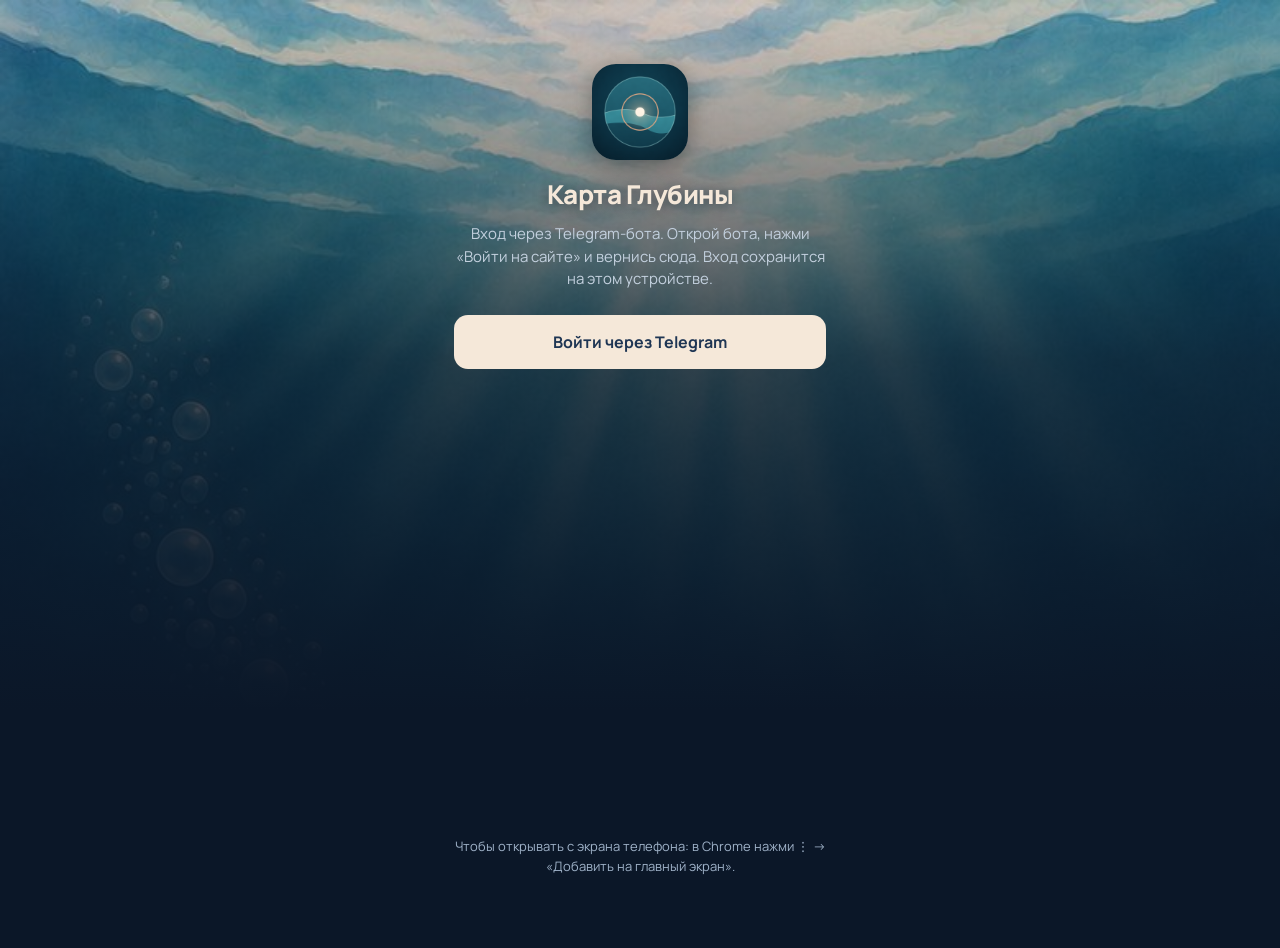
==== commit bf265e03: "Аватар пользователя, «Сообщить об ошибке» со скриншотами, на сайте — подсказка оформить подписку; бо" ====
--- a/karta/index.html
+++ b/karta/index.html
@@ -7,7 +7,7 @@
 <title>Карта Глубины</title>
 <link rel="preconnect" href="https://fonts.googleapis.com">
 <link rel="stylesheet" href="https://fonts.googleapis.com/css2?family=Manrope:wght@400;500;600;700;800&display=swap">
-<link rel="stylesheet" href="styles.css?v=29">
+<link rel="stylesheet" href="styles.css?v=30">
 <link rel="manifest" href="manifest.webmanifest">
 <link rel="apple-touch-icon" href="img/icon-180.png">
 <meta name="apple-mobile-web-app-capable" content="yes">
@@ -19,12 +19,12 @@
 </head>
 <body>
 <main id="app" aria-live="polite"></main>
-<script src="config.js?v=29"></script>
-<script src="content.js?v=29"></script>
-<script src="welcome.js?v=29"></script>
-<script src="cycle-art.js?v=29"></script>
-<script src="dict-art.js?v=29"></script>
-<script src="app.js?v=29"></script>
-<script src="loader.js?v=29"></script>
+<script src="config.js?v=30"></script>
+<script src="content.js?v=30"></script>
+<script src="welcome.js?v=30"></script>
+<script src="cycle-art.js?v=30"></script>
+<script src="dict-art.js?v=30"></script>
+<script src="app.js?v=30"></script>
+<script src="loader.js?v=30"></script>
 </body>
 </html>
--- a/karta/styles.css
+++ b/karta/styles.css
@@ -1262,3 +1262,58 @@
 .login-w p{margin:0}
 .login-l{background:none;border:none;color:#F5E8D9;font:600 14px Manrope,system-ui,sans-serif;text-decoration:underline;padding:4px}
 .login-h{margin-top:auto;color:#9FB2C8;font-size:13px}
+.scr-h p{white-space:pre-line}
+
+/* v30 правки 24.11 */
+/* карта «Символа дня» — строго по центру */
+.symv .symv-c{width:min(78vw,380px);max-width:none;margin:0 auto;align-self:center;display:block}
+.symv .symv-c img{width:100%;max-width:100%;margin:0 auto}
+/* части практики: одна строка с прокруткой, читаемые подписи на светлом */
+.ptabs{display:flex;gap:6px;overflow-x:auto;scrollbar-width:none;margin:0 -2px;padding:2px}
+.ptabs::-webkit-scrollbar{display:none}
+.ptabs a{flex:0 0 auto;white-space:nowrap;padding:10px 16px;font-size:14px}
+body.lt .ptabs a{background:rgba(31,54,84,.06);border:1px solid rgba(31,54,84,.22);color:#1F3654;font-weight:500}
+body.lt .ptabs a.on{background:#1F3654;border-color:#1F3654;color:#F5E8D9;font-weight:600}
+body.lt .sn i{border-color:rgba(31,54,84,.55);color:#1F3654}
+/* микрофон: видно, что идет запись */
+.mic.wait{opacity:.6}
+.mic.on{background:#C2563A;color:#fff;box-shadow:0 0 0 0 rgba(194,86,58,.55);animation:micp 1.3s ease-out infinite}
+@keyframes micp{0%{box-shadow:0 0 0 0 rgba(194,86,58,.55)}100%{box-shadow:0 0 0 14px rgba(194,86,58,0)}}
+.vta .mic-st{position:absolute;right:62px;bottom:20px;font-size:12px;font-weight:600;color:#C2563A;background:rgba(255,255,255,.85);padding:4px 10px;border-radius:999px;pointer-events:none}
+.qv-mic.on{background:#C2563A;color:#fff;animation:micp2 1.3s ease-out infinite}
+@keyframes micp2{0%{box-shadow:0 0 0 0 rgba(194,86,58,.5),0 18px 40px rgba(4,10,20,.5)}100%{box-shadow:0 0 0 26px rgba(194,86,58,0),0 18px 40px rgba(4,10,20,.5)}}
+/* шаги практики: все строки по одной левой линии с полем ввода */
+.sn.pq{display:block}
+.sn.pq .pqn{opacity:.55;font-weight:700;margin-right:2px}
+.hint.pqh{padding-left:0}
+/* «Бухта» выше, ближе к верху экрана */
+.bx2-h{top:calc(30px + env(safe-area-inset-top))}
+/* подписка */
+.card.tar{width:100%;border:1.5px solid transparent;color:inherit;font:inherit;cursor:pointer}
+.card.tar.on{border-color:var(--cream)}
+body.lt .card.tar.on{border-color:#1F3654}
+.btn:disabled{opacity:.45}
+/* «Личный кабинет» — карточка-кнопка под заголовком «Моей карты» */
+.lk{display:flex;align-items:center;gap:12px;padding:12px 14px;border-radius:18px;background:rgba(245,232,217,.10);border:1px solid rgba(245,232,217,.22);color:var(--cream);text-decoration:none;-webkit-tap-highlight-color:transparent;transition:transform .15s ease,background .15s ease}
+.lk:active{transform:scale(.98);background:rgba(245,232,217,.16)}
+.lk-av{flex:0 0 40px;width:40px;height:40px;border-radius:50%;display:grid;place-items:center;background:#F5E8D9;color:#1F3654;font-size:17px;font-weight:700}
+.lk-tx{flex:1;display:flex;flex-direction:column;gap:2px;min-width:0}
+.lk-tx b{font-size:16px}
+.lk-tx span{font-size:13px;opacity:.75;white-space:nowrap;overflow:hidden;text-overflow:ellipsis}
+.lk svg{opacity:.8;flex:0 0 auto}
+body.lt .lk{background:rgba(31,54,84,.06);border-color:rgba(31,54,84,.2);color:#1F3654}
+body.lt .lk-av{background:#1F3654;color:#F5E8D9}
+/* аватар */
+.av img,.lk-av img{width:100%;height:100%;border-radius:50%;object-fit:cover;display:block}
+.lk-av{overflow:hidden}
+.av-ed{position:relative;cursor:pointer;overflow:visible}
+.av-ed>img{border-radius:50%}
+.av-cam{position:absolute;right:-2px;bottom:-2px;width:22px;height:22px;border-radius:50%;background:#F5E8D9;color:#1F3654;display:grid;place-items:center;box-shadow:0 0 0 2px #0F1E33}
+/* сообщение об ошибке */
+.bg-th{position:relative;width:84px;height:84px;border-radius:14px;overflow:hidden;border:1px solid rgba(245,232,217,.25)}
+.bg-th img{width:100%;height:100%;object-fit:cover}
+.bg-th button{position:absolute;top:4px;right:4px;width:24px;height:24px;border-radius:50%;border:none;background:rgba(15,30,51,.75);color:#fff;font-size:16px;line-height:1}
+.bg-add{width:84px;height:84px;border-radius:14px;border:1.5px dashed rgba(245,232,217,.4);display:flex;flex-direction:column;align-items:center;justify-content:center;gap:4px;font-size:12px;color:var(--cream);cursor:pointer}
+/* сайт: пробный период на «Сегодня» */
+.t-plan{position:absolute;z-index:3;display:inline-flex;align-items:center;gap:8px;padding:6px 6px 6px 12px;border-radius:999px;background:rgba(15,30,51,.55);border:1px solid rgba(245,232,217,.3);color:#F5E8D9;font-size:12px;text-decoration:none;backdrop-filter:blur(6px);-webkit-backdrop-filter:blur(6px)}
+.t-plan b{background:#F5E8D9;color:#1F3654;border-radius:999px;padding:5px 10px;font-size:12px}
